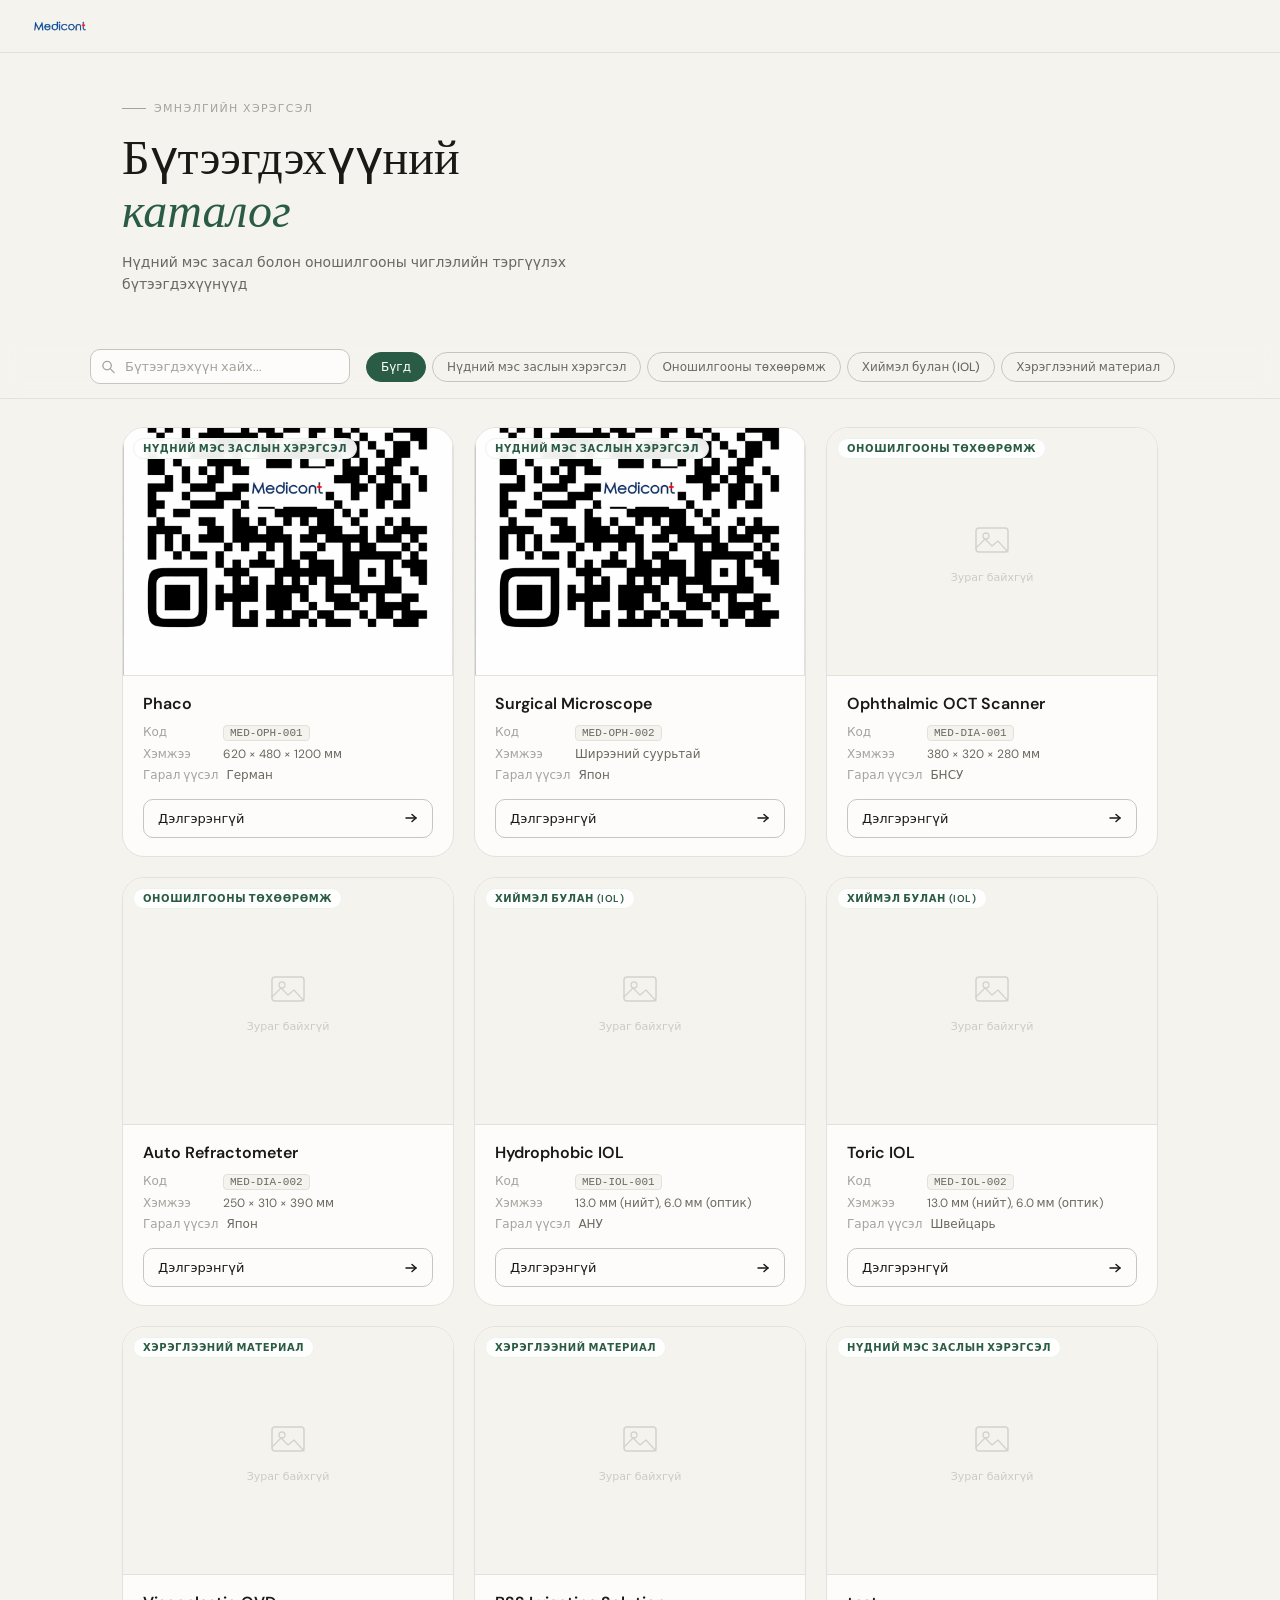
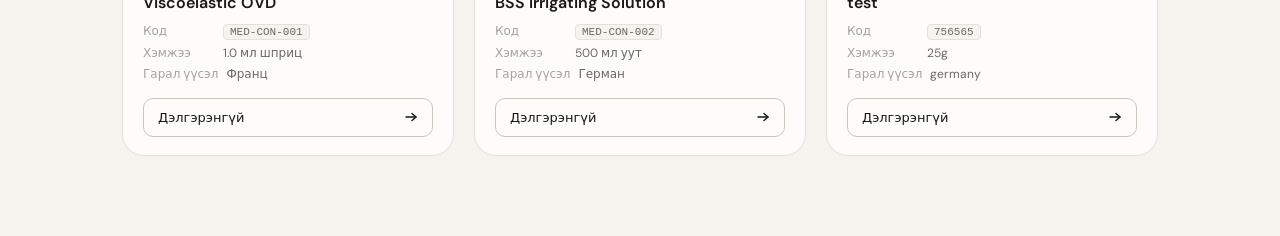
==== index.html @ 05afee8a "lesgooo" ====
<!DOCTYPE html>
<html lang="mn">
<head>
  <meta charset="UTF-8" />
  <meta name="viewport" content="width=device-width, initial-scale=1.0" />
  <title>Бүтээгдэхүүний каталог — Medicont</title>
  <link rel="preconnect" href="https://fonts.googleapis.com" />
  <link rel="preconnect" href="https://fonts.gstatic.com" crossorigin />
  <link href="https://fonts.googleapis.com/css2?family=DM+Sans:ital,opsz,wght@0,9..40,300;0,9..40,400;0,9..40,500;0,9..40,600;1,9..40,300&family=DM+Serif+Display:ital@0;1&display=swap" rel="stylesheet" />
  <link rel="stylesheet" href="style.css" />
</head>
<body>

  <!-- Sticky Nav -->
  <nav class="sticky-nav" id="stickyNav">
    <img src="medicont/images/medicontlogo.png" alt="Medicont" class="logo-img" />
  </nav>

  <!-- Header -->
  <header class="site-header">
    <div class="header-inner">
      <div class="header-label">Эмнэлгийн хэрэгсэл</div>
      <h1 class="header-title">Бүтээгдэхүүний<br><em>каталог</em></h1>
      <p class="header-sub">Нүдний мэс засал болон оношилгооны чиглэлийн тэргүүлэх бүтээгдэхүүнүүд</p>
    </div>
  </header>

  <!-- Controls: search + filter -->
  <div class="controls-bar">
    <div class="controls-inner">
      <div class="search-wrap">
        <svg class="search-icon" viewBox="0 0 16 16" fill="none"><circle cx="6.5" cy="6.5" r="4.5" stroke="currentColor" stroke-width="1.4"/><line x1="10" y1="10" x2="14" y2="14" stroke="currentColor" stroke-width="1.4" stroke-linecap="round"/></svg>
        <input class="search-input" id="searchInput" type="search" placeholder="Бүтээгдэхүүн хайх..." autocomplete="off" />
      </div>
      <div class="filter-tabs" id="filterTabs"></div>
    </div>
  </div>

  <!-- Cards grid -->
  <main class="main">
    <div class="cards-grid" id="cardsGrid"></div>
    <div class="empty-state" id="emptyState">
      <div class="empty-icon">
        <svg viewBox="0 0 40 40" fill="none"><circle cx="20" cy="20" r="18" stroke="currentColor" stroke-width="1.5"/><line x1="12" y1="20" x2="28" y2="20" stroke="currentColor" stroke-width="1.5" stroke-linecap="round"/></svg>
      </div>
      <div class="empty-title">Бүтээгдэхүүн олдсонгүй</div>
      <div class="empty-sub">Өөр хайлтын үг эсвэл ангилал сонгоно уу</div>
    </div>
  </main>

  <!-- Modal -->
  <div class="modal-overlay" id="modalOverlay">
    <div class="modal-box" id="modalBox" role="dialog" aria-modal="true">
      <button class="modal-close" id="modalClose" aria-label="Хаах">
        <svg width="16" height="16" viewBox="0 0 16 16" fill="none"><line x1="2" y1="2" x2="14" y2="14" stroke="currentColor" stroke-width="1.8" stroke-linecap="round"/><line x1="14" y1="2" x2="2" y2="14" stroke="currentColor" stroke-width="1.8" stroke-linecap="round"/></svg>
      </button>
      <div class="modal-content" id="modalContent"></div>
    </div>
  </div>

  <script src="products.js"></script>
  <script src="app.js"></script>
  <script>
    const nav = document.getElementById('stickyNav');
    window.addEventListener('scroll', () => {
      nav.classList.toggle('scrolled', window.scrollY > 10);
    });
  </script>
</body>
</html>
---- style.css ----
/* ── Reset ── */
*, *::before, *::after { box-sizing: border-box; margin: 0; padding: 0; }

/* ── Tokens ── */
:root {
  --bg:           #F5F3EE;
  --bg-card:      #FDFCFA;
  --fg:           #1A1916;
  --fg-mid:       #6B6860;
  --fg-muted:     #A5A39E;
  --border:       #E4E1DA;
  --border-strong:#C8C5BC;
  --accent:       #2A5C45;
  --accent-bg:    #EAF2EE;
  --accent-text:  #1E4433;
  --info:         #1D5FA5;
  --info-bg:      #DBEAFE;
  --serif:        'DM Serif Display', Georgia, serif;
  --sans:         'DM Sans', system-ui, sans-serif;
  --r-sm:         6px;
  --r-md:         10px;
  --r-lg:         16px;
  --r-xl:         22px;
  --shadow-sm:    0 1px 3px rgba(0,0,0,0.06);
  --shadow-md:    0 4px 16px rgba(0,0,0,0.08), 0 1px 4px rgba(0,0,0,0.04);
  --shadow-lg:    0 20px 60px rgba(0,0,0,0.14), 0 4px 16px rgba(0,0,0,0.06);
  --trans:        all 0.22s cubic-bezier(0.4,0,0.2,1);
}

html { font-size: 15px; }
body {
  font-family: var(--sans);
  background: var(--bg);
  color: var(--fg);
  min-height: 100vh;
  -webkit-font-smoothing: antialiased;
}

/* ── Sticky Nav ── */
.sticky-nav {
  position: sticky;
  top: 0;
  z-index: 500;
  background: rgba(245, 243, 238, 0.88);
  backdrop-filter: blur(12px);
  -webkit-backdrop-filter: blur(12px);
  border-bottom: 1px solid var(--border);
  padding: 12px 32px;
  display: flex;
  align-items: center;
  transition: box-shadow 0.2s;
}
.sticky-nav.scrolled { box-shadow: 0 2px 12px rgba(0,0,0,0.07); }
.sticky-nav .logo-img { height: 28px; width: auto; display: block; object-fit: contain; }

/* ── Header ── */
.site-header {
  padding: 48px 32px 40px;
  max-width: 1100px;
  margin: 0 auto;
}
.header-inner { max-width: 560px; }
.header-label {
  font-size: 11px;
  font-weight: 500;
  letter-spacing: 0.12em;
  text-transform: uppercase;
  color: var(--fg-muted);
  margin-bottom: 16px;
  display: flex;
  align-items: center;
  gap: 8px;
}
.header-label::before {
  content: '';
  display: inline-block;
  width: 24px;
  height: 1px;
  background: var(--fg-muted);
}
.header-title {
  font-family: var(--serif);
  font-size: clamp(32px, 5vw, 48px);
  font-weight: 400;
  line-height: 1.1;
  margin-bottom: 14px;
}
.header-title em { font-style: italic; color: var(--accent); }
.header-sub { font-size: 14px; color: var(--fg-mid); font-weight: 300; line-height: 1.6; }

/* ── Controls bar ── */
.controls-bar {
  position: sticky;
  top: 53px;
  z-index: 400;
  background: rgba(245,243,238,0.92);
  backdrop-filter: blur(10px);
  -webkit-backdrop-filter: blur(10px);
  border-bottom: 1px solid var(--border);
  padding: 14px 32px;
}
.controls-inner {
  max-width: 1100px;
  margin: 0 auto;
  display: flex;
  gap: 16px;
  align-items: center;
  flex-wrap: wrap;
}

/* Search */
.search-wrap {
  position: relative;
  flex: 0 0 260px;
}
.search-icon {
  position: absolute;
  left: 11px;
  top: 50%;
  transform: translateY(-50%);
  width: 15px;
  height: 15px;
  color: var(--fg-muted);
  pointer-events: none;
}
.search-input {
  width: 100%;
  padding: 8px 12px 8px 34px;
  border: 1px solid var(--border-strong);
  border-radius: var(--r-md);
  background: var(--bg-card);
  font-family: var(--sans);
  font-size: 13px;
  color: var(--fg);
  outline: none;
  transition: var(--trans);
}
.search-input::placeholder { color: var(--fg-muted); }
.search-input:focus { border-color: var(--accent); box-shadow: 0 0 0 3px var(--accent-bg); }

/* Filter tabs */
.filter-tabs {
  display: flex;
  gap: 6px;
  flex-wrap: wrap;
}
.filter-tab {
  padding: 6px 14px;
  border-radius: 20px;
  border: 1px solid var(--border-strong);
  background: transparent;
  font-family: var(--sans);
  font-size: 12px;
  font-weight: 500;
  color: var(--fg-mid);
  cursor: pointer;
  transition: var(--trans);
  white-space: nowrap;
}
.filter-tab:hover { border-color: var(--accent); color: var(--accent); }
.filter-tab.active {
  background: var(--accent);
  border-color: var(--accent);
  color: #fff;
}

/* ── Grid ── */
.main {
  padding: 28px 32px 80px;
  max-width: 1100px;
  margin: 0 auto;
}
.cards-grid {
  display: grid;
  grid-template-columns: repeat(auto-fill, minmax(260px, 1fr));
  gap: 20px;
}

/* ── Product Card ── */
.card {
  background: var(--bg-card);
  border: 1px solid var(--border);
  border-radius: var(--r-xl);
  display: flex;
  flex-direction: column;
  overflow: hidden;
  cursor: default;
  transition: var(--trans);
  position: relative;
  animation: fadeUp 0.4s ease both;
}
.card:hover {
  transform: translateY(-4px);
  box-shadow: var(--shadow-md);
  border-color: var(--border-strong);
}

/* Image area */
.card-img-wrap {
  width: 100%;
  aspect-ratio: 4/3;
  background: var(--bg);
  border-bottom: 1px solid var(--border);
  display: flex;
  align-items: center;
  justify-content: center;
  overflow: hidden;
  position: relative;
}
.card-img {
  width: 100%;
  height: 100%;
  object-fit: cover;
  transition: transform 0.35s ease;
}
.card:hover .card-img { transform: scale(1.03); }
.card-img-placeholder {
  display: flex;
  flex-direction: column;
  align-items: center;
  gap: 10px;
  color: var(--fg-muted);
}
.card-img-placeholder svg { width: 40px; height: 40px; opacity: 0.4; }
.card-img-placeholder span { font-size: 11px; opacity: 0.5; }

/* Category badge on image */
.card-cat-badge {
  position: absolute;
  top: 10px;
  left: 10px;
  font-size: 10px;
  font-weight: 600;
  letter-spacing: 0.06em;
  text-transform: uppercase;
  padding: 3px 9px;
  border-radius: 20px;
  background: rgba(255,255,255,0.92);
  color: var(--accent);
  border: 1px solid var(--accent-bg);
  backdrop-filter: blur(4px);
}

/* Card body */
.card-body {
  padding: 18px 20px 16px;
  display: flex;
  flex-direction: column;
  gap: 10px;
  flex: 1;
}
.card-name {
  font-size: 16px;
  font-weight: 600;
  line-height: 1.25;
  color: var(--fg);
}
.card-meta {
  display: flex;
  flex-direction: column;
  gap: 5px;
}
.card-meta-row {
  display: flex;
  align-items: baseline;
  gap: 8px;
  font-size: 12px;
}
.meta-label {
  color: var(--fg-muted);
  font-weight: 400;
  flex-shrink: 0;
  min-width: 72px;
}
.meta-value {
  color: var(--fg-mid);
  font-weight: 400;
}
.meta-value.code {
  font-size: 11px;
  font-family: 'Courier New', monospace;
  background: var(--bg);
  padding: 1px 6px;
  border-radius: 4px;
  border: 1px solid var(--border);
  color: var(--fg-mid);
}

/* Card footer */
.card-footer {
  padding: 0 20px 18px;
  margin-top: auto;
}
.card-btn {
  display: flex;
  align-items: center;
  justify-content: space-between;
  width: 100%;
  padding: 10px 14px;
  border-radius: var(--r-md);
  border: 1px solid var(--border-strong);
  background: transparent;
  color: var(--fg);
  font-family: var(--sans);
  font-size: 13px;
  font-weight: 500;
  cursor: pointer;
  transition: var(--trans);
}
.card-btn:hover {
  background: var(--fg);
  color: #fff;
  border-color: var(--fg);
}
.card-btn svg { width: 14px; height: 14px; transition: transform 0.2s; }
.card-btn:hover svg { transform: translateX(3px); }

/* Empty state */
.empty-state {
  display: none;
  flex-direction: column;
  align-items: center;
  justify-content: center;
  padding: 80px 20px;
  gap: 12px;
  color: var(--fg-muted);
}
.empty-state.visible {
  display: flex;
}
.empty-icon svg { width: 48px; height: 48px; stroke: var(--fg-muted); opacity: 0.4; }
.empty-title { font-size: 16px; font-weight: 500; color: var(--fg-mid); }
.empty-sub { font-size: 13px; }

/* ── Modal ── */
.modal-overlay {
  position: fixed;
  inset: 0;
  background: rgba(15,13,10,0.55);
  backdrop-filter: blur(8px);
  -webkit-backdrop-filter: blur(8px);
  display: flex;
  align-items: center;
  justify-content: center;
  padding: 20px;
  z-index: 1000;
  opacity: 0;
  pointer-events: none;
  transition: opacity 0.25s ease;
}
.modal-overlay.open { opacity: 1; pointer-events: all; }
.modal-box {
  background: var(--bg-card);
  border: 1px solid var(--border);
  border-radius: var(--r-xl);
  width: min(640px, 100%);
  max-height: min(88vh, 780px);
  overflow-y: auto;
  position: relative;
  transform: translateY(24px) scale(0.97);
  transition: transform 0.28s cubic-bezier(0.34,1.3,0.64,1), opacity 0.25s ease;
  opacity: 0;
  box-shadow: var(--shadow-lg);
  scrollbar-width: thin;
  scrollbar-color: var(--border-strong) transparent;
}
.modal-overlay.open .modal-box { transform: translateY(0) scale(1); opacity: 1; }
.modal-box::-webkit-scrollbar { width: 5px; }
.modal-box::-webkit-scrollbar-thumb { background: var(--border-strong); border-radius: 4px; }

.modal-close {
  position: sticky;
  top: 16px;
  float: right;
  margin: 16px 16px -36px auto;
  width: 32px; height: 32px;
  border-radius: 50%;
  border: 1px solid var(--border);
  background: var(--bg-card);
  color: var(--fg-mid);
  cursor: pointer;
  display: flex;
  align-items: center;
  justify-content: center;
  transition: var(--trans);
  z-index: 10;
  flex-shrink: 0;
}
.modal-close:hover { background: var(--fg); color: #fff; border-color: var(--fg); }

.modal-content { padding: 28px 32px 36px; }

/* Modal image */
.modal-img-wrap {
  width: 100%;
  aspect-ratio: 16/9;
  background: var(--bg);
  border-radius: var(--r-lg);
  border: 1px solid var(--border);
  display: flex;
  align-items: center;
  justify-content: center;
  overflow: hidden;
  margin-bottom: 24px;
}
.modal-img { width: 100%; height: 100%; object-fit: cover; }
.modal-img-placeholder {
  display: flex;
  flex-direction: column;
  align-items: center;
  gap: 10px;
  color: var(--fg-muted);
}
.modal-img-placeholder svg { width: 52px; height: 52px; opacity: 0.3; }
.modal-img-placeholder span { font-size: 12px; opacity: 0.5; }

/* Modal header */
.modal-eyebrow {
  font-size: 10.5px;
  font-weight: 600;
  letter-spacing: 0.1em;
  text-transform: uppercase;
  color: var(--fg-muted);
  margin-bottom: 8px;
}
.modal-name {
  font-family: var(--serif);
  font-size: 28px;
  font-weight: 400;
  line-height: 1.15;
  color: var(--fg);
  margin-bottom: 12px;
}
.modal-chips {
  display: flex;
  flex-wrap: wrap;
  gap: 8px;
  margin-bottom: 24px;
}
.modal-chip {
  display: inline-flex;
  align-items: center;
  gap: 5px;
  font-size: 12px;
  font-weight: 500;
  padding: 5px 12px;
  border-radius: 20px;
}
.chip-code { background: var(--bg); border: 1px solid var(--border); color: var(--fg-mid); font-family: monospace; font-size: 11px; }
.chip-origin { background: var(--info-bg); color: var(--info); }
.chip-size { background: var(--accent-bg); color: var(--accent-text); }

/* Modal section */
.modal-section { margin-bottom: 24px; }
.modal-section-title {
  font-size: 10.5px;
  font-weight: 600;
  letter-spacing: 0.1em;
  text-transform: uppercase;
  color: var(--fg-muted);
  margin-bottom: 10px;
  display: flex;
  align-items: center;
  gap: 8px;
}
.modal-section-title::after { content: ''; flex: 1; height: 1px; background: var(--border); }

/* Description */
.modal-description {
  font-size: 14px;
  color: var(--fg-mid);
  line-height: 1.7;
  font-weight: 300;
}

/* Specs table */
.specs-table {
  width: 100%;
  border-collapse: collapse;
  font-size: 13px;
}
.specs-table tr { border-bottom: 1px solid var(--border); }
.specs-table tr:last-child { border-bottom: none; }
.specs-table td { padding: 9px 0; }
.specs-table td:first-child { color: var(--fg-muted); width: 42%; font-weight: 400; }
.specs-table td:last-child { color: var(--fg); font-weight: 500; }

/* ── Animations ── */
@keyframes fadeUp {
  from { opacity: 0; transform: translateY(16px); }
  to   { opacity: 1; transform: translateY(0); }
}

/* ── Responsive ── */
@media (max-width: 768px) {
  .site-header { padding: 36px 20px 28px; }
  .controls-bar { padding: 12px 16px; top: 49px; }
  .controls-inner { gap: 10px; }
  .search-wrap { flex: 1 1 100%; }
  .main { padding: 20px 16px 60px; }
  .cards-grid { grid-template-columns: repeat(auto-fill, minmax(220px, 1fr)); gap: 14px; }
  .modal-content { padding: 20px 20px 28px; }
  .modal-name { font-size: 22px; }
}
@media (max-width: 480px) {
  .cards-grid { grid-template-columns: 1fr; }
  .sticky-nav { padding: 10px 16px; }
}
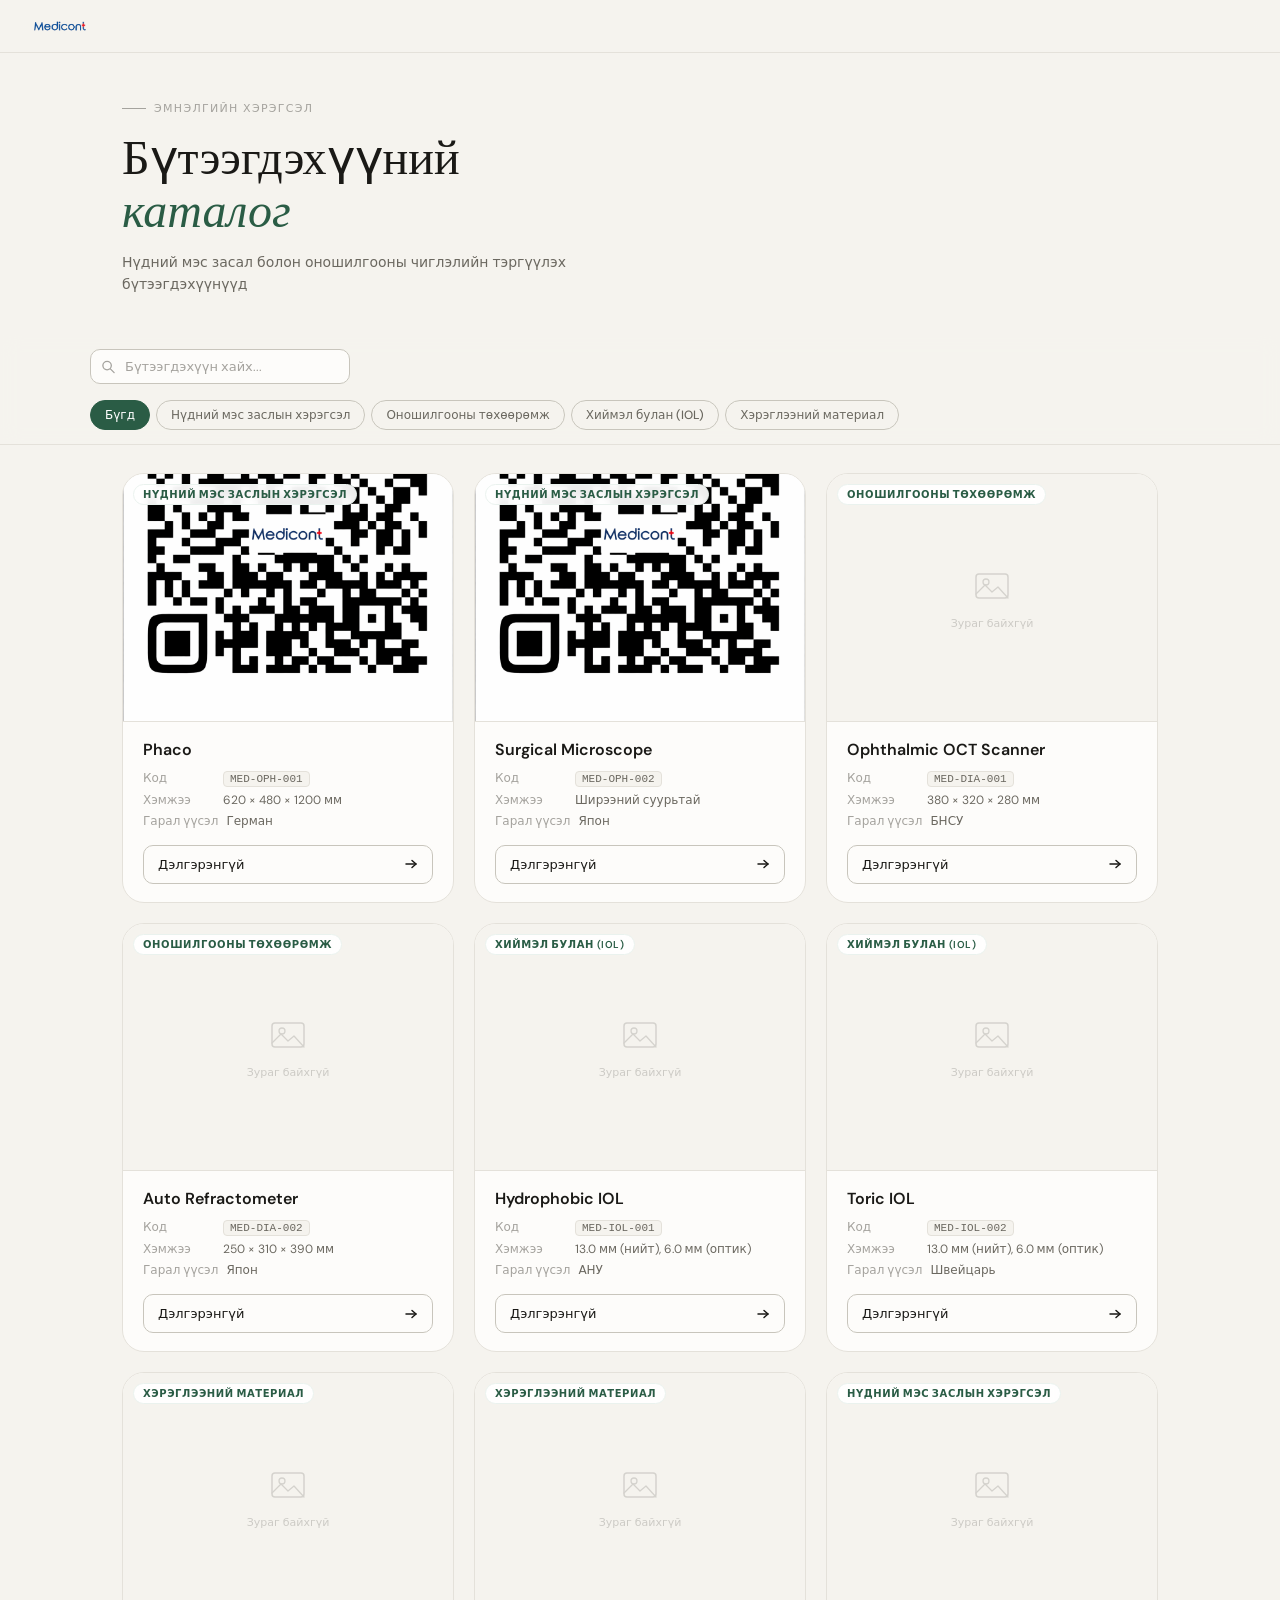
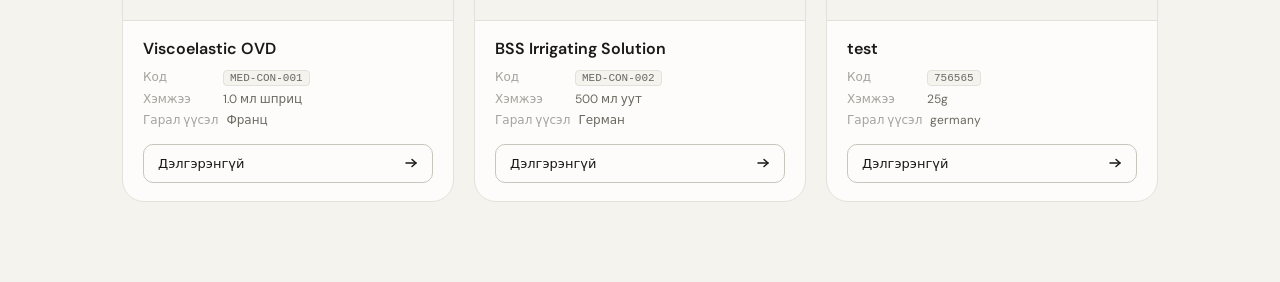
==== commit 9bb1b592: "zasvar" ====
--- a/index.html
+++ b/index.html
@@ -27,14 +27,24 @@
 
   <!-- Controls: search + filter -->
   <div class="controls-bar">
-    <div class="controls-inner">
-      <div class="search-wrap">
-        <svg class="search-icon" viewBox="0 0 16 16" fill="none"><circle cx="6.5" cy="6.5" r="4.5" stroke="currentColor" stroke-width="1.4"/><line x1="10" y1="10" x2="14" y2="14" stroke="currentColor" stroke-width="1.4" stroke-linecap="round"/></svg>
-        <input class="search-input" id="searchInput" type="search" placeholder="Бүтээгдэхүүн хайх..." autocomplete="off" />
-      </div>
+  <div class="controls-inner">
+    <div class="search-wrap">
+      <svg class="search-icon" viewBox="0 0 16 16" fill="none">
+        <circle cx="6.5" cy="6.5" r="4.5" stroke="currentColor" stroke-width="1.4"/>
+        <line x1="10" y1="10" x2="14" y2="14" stroke="currentColor" stroke-width="1.4" stroke-linecap="round"/>
+      </svg>
+      <input class="search-input" id="searchInput" type="search"
+        placeholder="Бүтээгдэхүүн хайх..." autocomplete="off" />
+    </div>
+    <button class="filter-toggle" id="filterToggle">
+      <span id="filterToggleLabel">Бүгд</span>
+      <span class="filter-toggle-arrow"><svg viewBox="0 0 14 14" fill="none" width="14" height="14"><polyline points="3,5 7,9 11,5" stroke="currentColor" stroke-width="1.6" stroke-linecap="round" stroke-linejoin="round"/></svg></span>
+    </button>
+    <div class="filter-tabs-wrap" id="filterTabsWrap">
       <div class="filter-tabs" id="filterTabs"></div>
     </div>
   </div>
+</div>
 
   <!-- Cards grid -->
   <main class="main">
--- a/style.css
+++ b/style.css
@@ -38,447 +38,217 @@
 
 /* ── Sticky Nav ── */
 .sticky-nav {
-  position: sticky;
-  top: 0;
-  z-index: 500;
-  background: rgba(245, 243, 238, 0.88);
-  backdrop-filter: blur(12px);
-  -webkit-backdrop-filter: blur(12px);
+  position: sticky; top: 0; z-index: 500;
+  background: rgba(245,243,238,0.88);
+  backdrop-filter: blur(12px); -webkit-backdrop-filter: blur(12px);
   border-bottom: 1px solid var(--border);
   padding: 12px 32px;
-  display: flex;
-  align-items: center;
+  display: flex; align-items: center;
   transition: box-shadow 0.2s;
 }
 .sticky-nav.scrolled { box-shadow: 0 2px 12px rgba(0,0,0,0.07); }
 .sticky-nav .logo-img { height: 28px; width: auto; display: block; object-fit: contain; }
 
 /* ── Header ── */
-.site-header {
-  padding: 48px 32px 40px;
-  max-width: 1100px;
-  margin: 0 auto;
-}
+.site-header { padding: 48px 32px 40px; max-width: 1100px; margin: 0 auto; }
 .header-inner { max-width: 560px; }
 .header-label {
-  font-size: 11px;
-  font-weight: 500;
-  letter-spacing: 0.12em;
-  text-transform: uppercase;
-  color: var(--fg-muted);
-  margin-bottom: 16px;
-  display: flex;
-  align-items: center;
-  gap: 8px;
-}
-.header-label::before {
-  content: '';
-  display: inline-block;
-  width: 24px;
-  height: 1px;
-  background: var(--fg-muted);
-}
-.header-title {
-  font-family: var(--serif);
-  font-size: clamp(32px, 5vw, 48px);
-  font-weight: 400;
-  line-height: 1.1;
-  margin-bottom: 14px;
-}
+  font-size: 11px; font-weight: 500; letter-spacing: 0.12em;
+  text-transform: uppercase; color: var(--fg-muted); margin-bottom: 16px;
+  display: flex; align-items: center; gap: 8px;
+}
+.header-label::before { content: ''; display: inline-block; width: 24px; height: 1px; background: var(--fg-muted); }
+.header-title { font-family: var(--serif); font-size: clamp(32px,5vw,48px); font-weight: 400; line-height: 1.1; margin-bottom: 14px; }
 .header-title em { font-style: italic; color: var(--accent); }
 .header-sub { font-size: 14px; color: var(--fg-mid); font-weight: 300; line-height: 1.6; }
 
 /* ── Controls bar ── */
 .controls-bar {
-  position: sticky;
-  top: 53px;
-  z-index: 400;
+  position: sticky; top: 53px; z-index: 400;
   background: rgba(245,243,238,0.92);
-  backdrop-filter: blur(10px);
-  -webkit-backdrop-filter: blur(10px);
+  backdrop-filter: blur(10px); -webkit-backdrop-filter: blur(10px);
   border-bottom: 1px solid var(--border);
   padding: 14px 32px;
 }
 .controls-inner {
-  max-width: 1100px;
-  margin: 0 auto;
-  display: flex;
-  gap: 16px;
-  align-items: center;
-  flex-wrap: wrap;
+  max-width: 1100px; margin: 0 auto;
+  display: flex; gap: 16px; align-items: center; flex-wrap: wrap;
 }
 
 /* Search */
-.search-wrap {
-  position: relative;
-  flex: 0 0 260px;
-}
+.search-wrap { position: relative; flex: 0 0 260px; }
 .search-icon {
-  position: absolute;
-  left: 11px;
-  top: 50%;
-  transform: translateY(-50%);
-  width: 15px;
-  height: 15px;
-  color: var(--fg-muted);
-  pointer-events: none;
+  position: absolute; left: 11px; top: 50%; transform: translateY(-50%);
+  width: 15px; height: 15px; color: var(--fg-muted); pointer-events: none;
 }
 .search-input {
-  width: 100%;
-  padding: 8px 12px 8px 34px;
-  border: 1px solid var(--border-strong);
-  border-radius: var(--r-md);
-  background: var(--bg-card);
-  font-family: var(--sans);
-  font-size: 13px;
-  color: var(--fg);
-  outline: none;
-  transition: var(--trans);
+  width: 100%; padding: 8px 12px 8px 34px;
+  border: 1px solid var(--border-strong); border-radius: var(--r-md);
+  background: var(--bg-card); font-family: var(--sans); font-size: 13px;
+  color: var(--fg); outline: none; transition: var(--trans);
 }
 .search-input::placeholder { color: var(--fg-muted); }
 .search-input:focus { border-color: var(--accent); box-shadow: 0 0 0 3px var(--accent-bg); }
 
+/* Filter toggle (mobile only) */
+.filter-toggle {
+  display: none;
+  width: 100%; padding: 8px 14px;
+  border-radius: var(--r-md); border: 1px solid var(--border-strong);
+  background: var(--bg-card); font-family: var(--sans); font-size: 13px;
+  font-weight: 500; color: var(--fg-mid); cursor: pointer;
+  align-items: center; justify-content: space-between;
+  transition: var(--trans);
+}
+.filter-toggle-arrow { transition: transform 0.22s; display: inline-block; }
+.filter-toggle.open .filter-toggle-arrow { transform: rotate(180deg); }
+
+/* Filter tabs wrap */
+.filter-tabs-wrap {
+  overflow: hidden; max-height: 0; width: 100%;
+  transition: max-height 0.28s cubic-bezier(0.4,0,0.2,1);
+}
+.filter-tabs-wrap.open { max-height: 300px; }
+
 /* Filter tabs */
-.filter-tabs {
-  display: flex;
-  gap: 6px;
-  flex-wrap: wrap;
-}
+.filter-tabs { display: flex; gap: 6px; flex-wrap: wrap; }
 .filter-tab {
-  padding: 6px 14px;
-  border-radius: 20px;
-  border: 1px solid var(--border-strong);
-  background: transparent;
-  font-family: var(--sans);
-  font-size: 12px;
-  font-weight: 500;
-  color: var(--fg-mid);
-  cursor: pointer;
-  transition: var(--trans);
-  white-space: nowrap;
+  padding: 6px 14px; border-radius: 20px;
+  border: 1px solid var(--border-strong); background: transparent;
+  font-family: var(--sans); font-size: 12px; font-weight: 500;
+  color: var(--fg-mid); cursor: pointer; transition: var(--trans); white-space: nowrap;
 }
 .filter-tab:hover { border-color: var(--accent); color: var(--accent); }
-.filter-tab.active {
-  background: var(--accent);
-  border-color: var(--accent);
-  color: #fff;
-}
+.filter-tab.active { background: var(--accent); border-color: var(--accent); color: #fff; }
 
 /* ── Grid ── */
-.main {
-  padding: 28px 32px 80px;
-  max-width: 1100px;
-  margin: 0 auto;
-}
-.cards-grid {
-  display: grid;
-  grid-template-columns: repeat(auto-fill, minmax(260px, 1fr));
-  gap: 20px;
-}
+.main { padding: 28px 32px 80px; max-width: 1100px; margin: 0 auto; }
+.cards-grid { display: grid; grid-template-columns: repeat(auto-fill, minmax(260px,1fr)); gap: 20px; }
 
 /* ── Product Card ── */
 .card {
-  background: var(--bg-card);
-  border: 1px solid var(--border);
-  border-radius: var(--r-xl);
-  display: flex;
-  flex-direction: column;
-  overflow: hidden;
-  cursor: default;
-  transition: var(--trans);
-  position: relative;
-  animation: fadeUp 0.4s ease both;
-}
-.card:hover {
-  transform: translateY(-4px);
-  box-shadow: var(--shadow-md);
-  border-color: var(--border-strong);
-}
-
-/* Image area */
+  background: var(--bg-card); border: 1px solid var(--border);
+  border-radius: var(--r-xl); display: flex; flex-direction: column;
+  overflow: hidden; cursor: default; transition: var(--trans);
+  position: relative; animation: fadeUp 0.4s ease both;
+}
+.card:hover { transform: translateY(-4px); box-shadow: var(--shadow-md); border-color: var(--border-strong); }
+
 .card-img-wrap {
-  width: 100%;
-  aspect-ratio: 4/3;
-  background: var(--bg);
+  width: 100%; aspect-ratio: 4/3; background: var(--bg);
   border-bottom: 1px solid var(--border);
-  display: flex;
-  align-items: center;
-  justify-content: center;
-  overflow: hidden;
-  position: relative;
-}
-.card-img {
-  width: 100%;
-  height: 100%;
-  object-fit: cover;
-  transition: transform 0.35s ease;
-}
+  display: flex; align-items: center; justify-content: center;
+  overflow: hidden; position: relative;
+}
+.card-img { width: 100%; height: 100%; object-fit: cover; transition: transform 0.35s ease; }
 .card:hover .card-img { transform: scale(1.03); }
-.card-img-placeholder {
-  display: flex;
-  flex-direction: column;
-  align-items: center;
-  gap: 10px;
-  color: var(--fg-muted);
-}
+.card-img-placeholder { display: flex; flex-direction: column; align-items: center; gap: 10px; color: var(--fg-muted); }
 .card-img-placeholder svg { width: 40px; height: 40px; opacity: 0.4; }
 .card-img-placeholder span { font-size: 11px; opacity: 0.5; }
 
-/* Category badge on image */
 .card-cat-badge {
-  position: absolute;
-  top: 10px;
-  left: 10px;
-  font-size: 10px;
-  font-weight: 600;
-  letter-spacing: 0.06em;
-  text-transform: uppercase;
-  padding: 3px 9px;
-  border-radius: 20px;
-  background: rgba(255,255,255,0.92);
-  color: var(--accent);
-  border: 1px solid var(--accent-bg);
-  backdrop-filter: blur(4px);
-}
-
-/* Card body */
-.card-body {
-  padding: 18px 20px 16px;
-  display: flex;
-  flex-direction: column;
-  gap: 10px;
-  flex: 1;
-}
-.card-name {
-  font-size: 16px;
-  font-weight: 600;
-  line-height: 1.25;
-  color: var(--fg);
-}
-.card-meta {
-  display: flex;
-  flex-direction: column;
-  gap: 5px;
-}
-.card-meta-row {
-  display: flex;
-  align-items: baseline;
-  gap: 8px;
-  font-size: 12px;
-}
-.meta-label {
-  color: var(--fg-muted);
-  font-weight: 400;
-  flex-shrink: 0;
-  min-width: 72px;
-}
-.meta-value {
-  color: var(--fg-mid);
-  font-weight: 400;
-}
+  position: absolute; top: 10px; left: 10px;
+  font-size: 10px; font-weight: 600; letter-spacing: 0.06em; text-transform: uppercase;
+  padding: 3px 9px; border-radius: 20px;
+  background: rgba(255,255,255,0.92); color: var(--accent);
+  border: 1px solid var(--accent-bg); backdrop-filter: blur(4px);
+}
+
+.card-body { padding: 18px 20px 16px; display: flex; flex-direction: column; gap: 10px; flex: 1; }
+.card-name { font-size: 16px; font-weight: 600; line-height: 1.25; color: var(--fg); }
+.card-meta { display: flex; flex-direction: column; gap: 5px; }
+.card-meta-row { display: flex; align-items: baseline; gap: 8px; font-size: 12px; }
+.meta-label { color: var(--fg-muted); font-weight: 400; flex-shrink: 0; min-width: 72px; }
+.meta-value { color: var(--fg-mid); font-weight: 400; }
 .meta-value.code {
-  font-size: 11px;
-  font-family: 'Courier New', monospace;
-  background: var(--bg);
-  padding: 1px 6px;
-  border-radius: 4px;
-  border: 1px solid var(--border);
-  color: var(--fg-mid);
-}
-
-/* Card footer */
-.card-footer {
-  padding: 0 20px 18px;
-  margin-top: auto;
-}
+  font-size: 11px; font-family: 'Courier New', monospace;
+  background: var(--bg); padding: 1px 6px; border-radius: 4px;
+  border: 1px solid var(--border); color: var(--fg-mid);
+}
+
+.card-footer { padding: 0 20px 18px; margin-top: auto; }
 .card-btn {
-  display: flex;
-  align-items: center;
-  justify-content: space-between;
-  width: 100%;
-  padding: 10px 14px;
-  border-radius: var(--r-md);
-  border: 1px solid var(--border-strong);
-  background: transparent;
-  color: var(--fg);
-  font-family: var(--sans);
-  font-size: 13px;
-  font-weight: 500;
-  cursor: pointer;
-  transition: var(--trans);
-}
-.card-btn:hover {
-  background: var(--fg);
-  color: #fff;
-  border-color: var(--fg);
-}
+  display: flex; align-items: center; justify-content: space-between;
+  width: 100%; padding: 10px 14px; border-radius: var(--r-md);
+  border: 1px solid var(--border-strong); background: transparent;
+  color: var(--fg); font-family: var(--sans); font-size: 13px;
+  font-weight: 500; cursor: pointer; transition: var(--trans);
+}
+.card-btn:hover { background: var(--fg); color: #fff; border-color: var(--fg); }
 .card-btn svg { width: 14px; height: 14px; transition: transform 0.2s; }
 .card-btn:hover svg { transform: translateX(3px); }
 
 /* Empty state */
 .empty-state {
-  display: none;
-  flex-direction: column;
-  align-items: center;
-  justify-content: center;
-  padding: 80px 20px;
-  gap: 12px;
-  color: var(--fg-muted);
-}
-.empty-state.visible {
-  display: flex;
-}
+  display: none; flex-direction: column; align-items: center;
+  justify-content: center; padding: 80px 20px; gap: 12px; color: var(--fg-muted);
+}
+.empty-state.visible { display: flex; }
 .empty-icon svg { width: 48px; height: 48px; stroke: var(--fg-muted); opacity: 0.4; }
 .empty-title { font-size: 16px; font-weight: 500; color: var(--fg-mid); }
 .empty-sub { font-size: 13px; }
 
 /* ── Modal ── */
 .modal-overlay {
-  position: fixed;
-  inset: 0;
+  position: fixed; inset: 0;
   background: rgba(15,13,10,0.55);
-  backdrop-filter: blur(8px);
-  -webkit-backdrop-filter: blur(8px);
-  display: flex;
-  align-items: center;
-  justify-content: center;
-  padding: 20px;
-  z-index: 1000;
-  opacity: 0;
-  pointer-events: none;
-  transition: opacity 0.25s ease;
+  backdrop-filter: blur(8px); -webkit-backdrop-filter: blur(8px);
+  display: flex; align-items: center; justify-content: center;
+  padding: 20px; z-index: 1000;
+  opacity: 0; pointer-events: none; transition: opacity 0.25s ease;
 }
 .modal-overlay.open { opacity: 1; pointer-events: all; }
 .modal-box {
-  background: var(--bg-card);
-  border: 1px solid var(--border);
-  border-radius: var(--r-xl);
-  width: min(640px, 100%);
-  max-height: min(88vh, 780px);
-  overflow-y: auto;
-  position: relative;
+  background: var(--bg-card); border: 1px solid var(--border);
+  border-radius: var(--r-xl); width: min(640px,100%);
+  max-height: min(88vh,780px); overflow-y: auto; position: relative;
   transform: translateY(24px) scale(0.97);
   transition: transform 0.28s cubic-bezier(0.34,1.3,0.64,1), opacity 0.25s ease;
-  opacity: 0;
-  box-shadow: var(--shadow-lg);
-  scrollbar-width: thin;
-  scrollbar-color: var(--border-strong) transparent;
+  opacity: 0; box-shadow: var(--shadow-lg);
+  scrollbar-width: thin; scrollbar-color: var(--border-strong) transparent;
 }
 .modal-overlay.open .modal-box { transform: translateY(0) scale(1); opacity: 1; }
 .modal-box::-webkit-scrollbar { width: 5px; }
 .modal-box::-webkit-scrollbar-thumb { background: var(--border-strong); border-radius: 4px; }
 
 .modal-close {
-  position: sticky;
-  top: 16px;
-  float: right;
-  margin: 16px 16px -36px auto;
-  width: 32px; height: 32px;
-  border-radius: 50%;
-  border: 1px solid var(--border);
-  background: var(--bg-card);
-  color: var(--fg-mid);
-  cursor: pointer;
-  display: flex;
-  align-items: center;
-  justify-content: center;
-  transition: var(--trans);
-  z-index: 10;
-  flex-shrink: 0;
+  position: sticky; top: 16px; float: right; margin: 16px 16px -36px auto;
+  width: 32px; height: 32px; border-radius: 50%;
+  border: 1px solid var(--border); background: var(--bg-card); color: var(--fg-mid);
+  cursor: pointer; display: flex; align-items: center; justify-content: center;
+  transition: var(--trans); z-index: 10; flex-shrink: 0;
 }
 .modal-close:hover { background: var(--fg); color: #fff; border-color: var(--fg); }
-
 .modal-content { padding: 28px 32px 36px; }
 
-/* Modal image */
 .modal-img-wrap {
-  width: 100%;
-  aspect-ratio: 16/9;
-  background: var(--bg);
-  border-radius: var(--r-lg);
-  border: 1px solid var(--border);
-  display: flex;
-  align-items: center;
-  justify-content: center;
-  overflow: hidden;
-  margin-bottom: 24px;
+  width: 100%; aspect-ratio: 16/9; background: var(--bg);
+  border-radius: var(--r-lg); border: 1px solid var(--border);
+  display: flex; align-items: center; justify-content: center;
+  overflow: hidden; margin-bottom: 24px;
 }
 .modal-img { width: 100%; height: 100%; object-fit: cover; }
-.modal-img-placeholder {
-  display: flex;
-  flex-direction: column;
-  align-items: center;
-  gap: 10px;
-  color: var(--fg-muted);
-}
+.modal-img-placeholder { display: flex; flex-direction: column; align-items: center; gap: 10px; color: var(--fg-muted); }
 .modal-img-placeholder svg { width: 52px; height: 52px; opacity: 0.3; }
 .modal-img-placeholder span { font-size: 12px; opacity: 0.5; }
 
-/* Modal header */
-.modal-eyebrow {
-  font-size: 10.5px;
-  font-weight: 600;
-  letter-spacing: 0.1em;
-  text-transform: uppercase;
-  color: var(--fg-muted);
-  margin-bottom: 8px;
-}
-.modal-name {
-  font-family: var(--serif);
-  font-size: 28px;
-  font-weight: 400;
-  line-height: 1.15;
-  color: var(--fg);
-  margin-bottom: 12px;
-}
-.modal-chips {
-  display: flex;
-  flex-wrap: wrap;
-  gap: 8px;
-  margin-bottom: 24px;
-}
-.modal-chip {
-  display: inline-flex;
-  align-items: center;
-  gap: 5px;
-  font-size: 12px;
-  font-weight: 500;
-  padding: 5px 12px;
-  border-radius: 20px;
-}
+.modal-eyebrow { font-size: 10.5px; font-weight: 600; letter-spacing: 0.1em; text-transform: uppercase; color: var(--fg-muted); margin-bottom: 8px; }
+.modal-name { font-family: var(--serif); font-size: 28px; font-weight: 400; line-height: 1.15; color: var(--fg); margin-bottom: 12px; }
+.modal-chips { display: flex; flex-wrap: wrap; gap: 8px; margin-bottom: 24px; }
+.modal-chip { display: inline-flex; align-items: center; gap: 5px; font-size: 12px; font-weight: 500; padding: 5px 12px; border-radius: 20px; }
 .chip-code { background: var(--bg); border: 1px solid var(--border); color: var(--fg-mid); font-family: monospace; font-size: 11px; }
 .chip-origin { background: var(--info-bg); color: var(--info); }
 .chip-size { background: var(--accent-bg); color: var(--accent-text); }
 
-/* Modal section */
 .modal-section { margin-bottom: 24px; }
 .modal-section-title {
-  font-size: 10.5px;
-  font-weight: 600;
-  letter-spacing: 0.1em;
-  text-transform: uppercase;
-  color: var(--fg-muted);
-  margin-bottom: 10px;
-  display: flex;
-  align-items: center;
-  gap: 8px;
+  font-size: 10.5px; font-weight: 600; letter-spacing: 0.1em; text-transform: uppercase;
+  color: var(--fg-muted); margin-bottom: 10px; display: flex; align-items: center; gap: 8px;
 }
 .modal-section-title::after { content: ''; flex: 1; height: 1px; background: var(--border); }
-
-/* Description */
-.modal-description {
-  font-size: 14px;
-  color: var(--fg-mid);
-  line-height: 1.7;
-  font-weight: 300;
-}
-
-/* Specs table */
-.specs-table {
-  width: 100%;
-  border-collapse: collapse;
-  font-size: 13px;
-}
+.modal-description { font-size: 14px; color: var(--fg-mid); line-height: 1.7; font-weight: 300; }
+
+.specs-table { width: 100%; border-collapse: collapse; font-size: 13px; }
 .specs-table tr { border-bottom: 1px solid var(--border); }
 .specs-table tr:last-child { border-bottom: none; }
 .specs-table td { padding: 9px 0; }
@@ -495,14 +265,38 @@
 @media (max-width: 768px) {
   .site-header { padding: 36px 20px 28px; }
   .controls-bar { padding: 12px 16px; top: 49px; }
-  .controls-inner { gap: 10px; }
+  .controls-inner { gap: 8px; }
   .search-wrap { flex: 1 1 100%; }
   .main { padding: 20px 16px 60px; }
-  .cards-grid { grid-template-columns: repeat(auto-fill, minmax(220px, 1fr)); gap: 14px; }
+  .cards-grid { grid-template-columns: repeat(auto-fill, minmax(220px,1fr)); gap: 14px; }
   .modal-content { padding: 20px 20px 28px; }
   .modal-name { font-size: 22px; }
-}
+  /* Filter toggle харуулна */
+  .filter-toggle { display: flex; }
+  .filter-tabs { padding-top: 8px; }
+}
+
 @media (max-width: 480px) {
   .cards-grid { grid-template-columns: 1fr; }
   .sticky-nav { padding: 10px 16px; }
+  /* Modal — bottom sheet */
+  .modal-overlay { align-items: flex-end; padding: 0; }
+  .modal-box {
+    border-radius: var(--r-xl) var(--r-xl) 0 0;
+    width: 100%; max-height: 90vh;
+    transform: translateY(40px); scale: 1;
+  }
+  .modal-overlay.open .modal-box { transform: translateY(0); }
+  .modal-box::before {
+    content: ''; display: block;
+    width: 36px; height: 4px;
+    background: var(--border-strong); border-radius: 2px;
+    margin: 12px auto 0;
+  }
+}
+
+/* ── Desktop: filter wrap задгай ── */
+@media (min-width: 769px) {
+  .filter-toggle { display: none !important; }
+  .filter-tabs-wrap { max-height: none !important; overflow: visible; }
 }
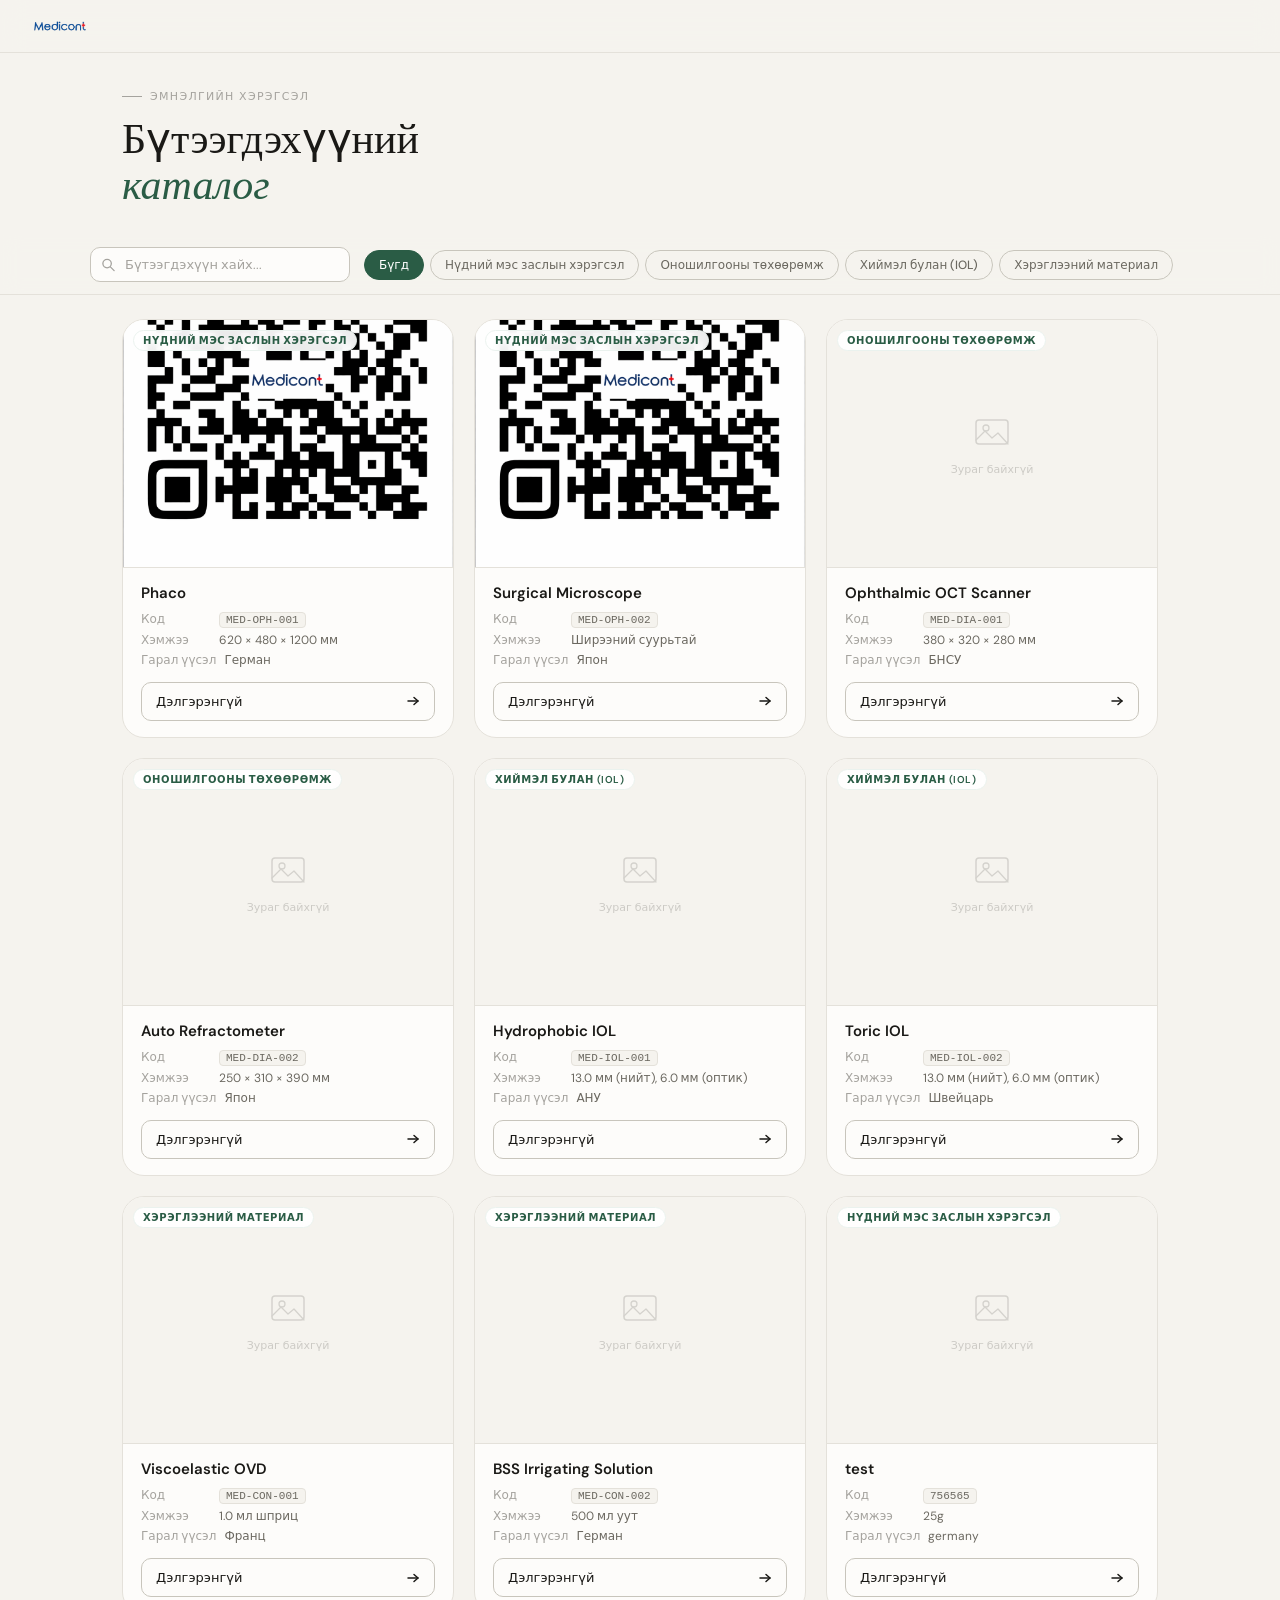
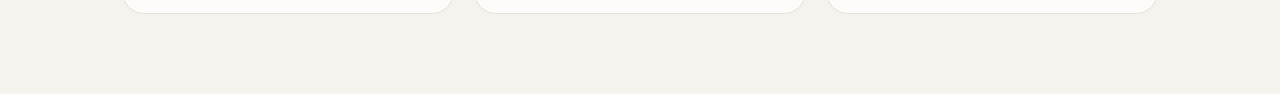
==== commit 740033d6: "dddd" ====
--- a/index.html
+++ b/index.html
@@ -6,7 +6,7 @@
   <title>Бүтээгдэхүүний каталог — Medicont</title>
   <link rel="preconnect" href="https://fonts.googleapis.com" />
   <link rel="preconnect" href="https://fonts.gstatic.com" crossorigin />
-  <link href="https://fonts.googleapis.com/css2?family=DM+Sans:ital,opsz,wght@0,9..40,300;0,9..40,400;0,9..40,500;0,9..40,600;1,9..40,300&family=DM+Serif+Display:ital@0;1&display=swap" rel="stylesheet" />
+  <link href="https://fonts.googleapis.com/css2?family=DM+Sans:opsz,wght@9..40,300;9..40,400;9..40,500;9..40,600&family=DM+Serif+Display:ital@0;1&display=swap" rel="stylesheet" />
   <link rel="stylesheet" href="style.css" />
 </head>
 <body>
@@ -14,6 +14,11 @@
   <!-- Sticky Nav -->
   <nav class="sticky-nav" id="stickyNav">
     <img src="medicont/images/medicontlogo.png" alt="Medicont" class="logo-img" />
+    <!-- Mobile: хайх товч -->
+    <button class="nav-search-btn" id="openDrawer" aria-label="Хайх, шүүх">
+      <svg width="14" height="14" viewBox="0 0 16 16" fill="none"><circle cx="6.5" cy="6.5" r="4.5" stroke="currentColor" stroke-width="1.4"/><line x1="10" y1="10" x2="14" y2="14" stroke="currentColor" stroke-width="1.4" stroke-linecap="round"/></svg>
+      Хайх
+    </button>
   </nav>
 
   <!-- Header -->
@@ -21,30 +26,19 @@
     <div class="header-inner">
       <div class="header-label">Эмнэлгийн хэрэгсэл</div>
       <h1 class="header-title">Бүтээгдэхүүний<br><em>каталог</em></h1>
-      <p class="header-sub">Нүдний мэс засал болон оношилгооны чиглэлийн тэргүүлэх бүтээгдэхүүнүүд</p>
     </div>
   </header>
 
-  <!-- Controls: search + filter -->
-  <div class="controls-bar">
-  <div class="controls-inner">
-    <div class="search-wrap">
-      <svg class="search-icon" viewBox="0 0 16 16" fill="none">
-        <circle cx="6.5" cy="6.5" r="4.5" stroke="currentColor" stroke-width="1.4"/>
-        <line x1="10" y1="10" x2="14" y2="14" stroke="currentColor" stroke-width="1.4" stroke-linecap="round"/>
-      </svg>
-      <input class="search-input" id="searchInput" type="search"
-        placeholder="Бүтээгдэхүүн хайх..." autocomplete="off" />
-    </div>
-    <button class="filter-toggle" id="filterToggle">
-      <span id="filterToggleLabel">Бүгд</span>
-      <span class="filter-toggle-arrow"><svg viewBox="0 0 14 14" fill="none" width="14" height="14"><polyline points="3,5 7,9 11,5" stroke="currentColor" stroke-width="1.6" stroke-linecap="round" stroke-linejoin="round"/></svg></span>
-    </button>
-    <div class="filter-tabs-wrap" id="filterTabsWrap">
+  <!-- Desktop: Controls bar -->
+  <div class="controls-bar" id="controlsBar">
+    <div class="controls-inner">
+      <div class="search-wrap">
+        <svg class="search-icon" viewBox="0 0 16 16" fill="none"><circle cx="6.5" cy="6.5" r="4.5" stroke="currentColor" stroke-width="1.4"/><line x1="10" y1="10" x2="14" y2="14" stroke="currentColor" stroke-width="1.4" stroke-linecap="round"/></svg>
+        <input class="search-input" id="searchInput" type="search" placeholder="Бүтээгдэхүүн хайх..." autocomplete="off" />
+      </div>
       <div class="filter-tabs" id="filterTabs"></div>
     </div>
   </div>
-</div>
 
   <!-- Cards grid -->
   <main class="main">
@@ -58,7 +52,7 @@
     </div>
   </main>
 
-  <!-- Modal -->
+  <!-- Product modal -->
   <div class="modal-overlay" id="modalOverlay">
     <div class="modal-box" id="modalBox" role="dialog" aria-modal="true">
       <button class="modal-close" id="modalClose" aria-label="Хаах">
@@ -66,6 +60,19 @@
       </button>
       <div class="modal-content" id="modalContent"></div>
     </div>
+  </div>
+
+  <!-- Mobile drawer: хайлт + ангилал -->
+  <div class="drawer-overlay" id="drawerOverlay"></div>
+  <div class="drawer" id="drawer" role="dialog" aria-modal="true" aria-label="Хайлт ба ангилал">
+    <div class="drawer-handle"></div>
+    <div class="drawer-section-title">Хайлт</div>
+    <div class="drawer-search">
+      <svg width="14" height="14" viewBox="0 0 16 16" fill="none"><circle cx="6.5" cy="6.5" r="4.5" stroke="currentColor" stroke-width="1.4"/><line x1="10" y1="10" x2="14" y2="14" stroke="currentColor" stroke-width="1.4" stroke-linecap="round"/></svg>
+      <input type="search" id="drawerSearchInput" placeholder="Бүтээгдэхүүн хайх..." autocomplete="off" />
+    </div>
+    <div class="drawer-section-title">Ангилал</div>
+    <div class="drawer-cats" id="drawerCats"></div>
   </div>
 
   <script src="products.js"></script>
--- a/style.css
+++ b/style.css
@@ -1,7 +1,6 @@
 /* ── Reset ── */
 *, *::before, *::after { box-sizing: border-box; margin: 0; padding: 0; }
 
-/* ── Tokens ── */
 :root {
   --bg:           #F5F3EE;
   --bg-card:      #FDFCFA;
@@ -17,221 +16,128 @@
   --info-bg:      #DBEAFE;
   --serif:        'DM Serif Display', Georgia, serif;
   --sans:         'DM Sans', system-ui, sans-serif;
-  --r-sm:         6px;
   --r-md:         10px;
   --r-lg:         16px;
   --r-xl:         22px;
-  --shadow-sm:    0 1px 3px rgba(0,0,0,0.06);
-  --shadow-md:    0 4px 16px rgba(0,0,0,0.08), 0 1px 4px rgba(0,0,0,0.04);
+  --shadow-md:    0 4px 16px rgba(0,0,0,0.08);
   --shadow-lg:    0 20px 60px rgba(0,0,0,0.14), 0 4px 16px rgba(0,0,0,0.06);
   --trans:        all 0.22s cubic-bezier(0.4,0,0.2,1);
 }
 
 html { font-size: 15px; }
-body {
-  font-family: var(--sans);
-  background: var(--bg);
-  color: var(--fg);
-  min-height: 100vh;
-  -webkit-font-smoothing: antialiased;
-}
+body { font-family: var(--sans); background: var(--bg); color: var(--fg); min-height: 100vh; -webkit-font-smoothing: antialiased; }
 
 /* ── Sticky Nav ── */
 .sticky-nav {
   position: sticky; top: 0; z-index: 500;
-  background: rgba(245,243,238,0.88);
+  background: rgba(245,243,238,0.92);
   backdrop-filter: blur(12px); -webkit-backdrop-filter: blur(12px);
   border-bottom: 1px solid var(--border);
   padding: 12px 32px;
-  display: flex; align-items: center;
+  display: flex; align-items: center; justify-content: space-between;
   transition: box-shadow 0.2s;
 }
 .sticky-nav.scrolled { box-shadow: 0 2px 12px rgba(0,0,0,0.07); }
-.sticky-nav .logo-img { height: 28px; width: auto; display: block; object-fit: contain; }
+.logo-img { height: 28px; width: auto; display: block; object-fit: contain; }
+
+/* Mobile search button — hidden on desktop */
+.nav-search-btn {
+  display: none;
+  align-items: center; gap: 6px;
+  padding: 7px 14px;
+  border-radius: var(--r-md);
+  border: 1px solid var(--border-strong);
+  background: transparent;
+  font-family: var(--sans); font-size: 13px; font-weight: 500;
+  color: var(--fg-mid); cursor: pointer;
+  transition: var(--trans);
+}
+.nav-search-btn:hover { background: var(--fg); color: #fff; border-color: var(--fg); }
 
 /* ── Header ── */
-.site-header { padding: 48px 32px 40px; max-width: 1100px; margin: 0 auto; }
-.header-inner { max-width: 560px; }
+.site-header { padding: 36px 32px 28px; max-width: 1100px; margin: 0 auto; }
 .header-label {
   font-size: 11px; font-weight: 500; letter-spacing: 0.12em;
-  text-transform: uppercase; color: var(--fg-muted); margin-bottom: 16px;
+  text-transform: uppercase; color: var(--fg-muted); margin-bottom: 12px;
   display: flex; align-items: center; gap: 8px;
 }
-.header-label::before { content: ''; display: inline-block; width: 24px; height: 1px; background: var(--fg-muted); }
-.header-title { font-family: var(--serif); font-size: clamp(32px,5vw,48px); font-weight: 400; line-height: 1.1; margin-bottom: 14px; }
+.header-label::before { content: ''; display: inline-block; width: 20px; height: 1px; background: var(--fg-muted); }
+.header-title { font-family: var(--serif); font-size: clamp(28px,4vw,42px); font-weight: 400; line-height: 1.1; }
 .header-title em { font-style: italic; color: var(--accent); }
-.header-sub { font-size: 14px; color: var(--fg-mid); font-weight: 300; line-height: 1.6; }
-
-/* ── Controls bar ── */
+
+/* ── Desktop Controls ── */
 .controls-bar {
   position: sticky; top: 53px; z-index: 400;
   background: rgba(245,243,238,0.92);
   backdrop-filter: blur(10px); -webkit-backdrop-filter: blur(10px);
   border-bottom: 1px solid var(--border);
-  padding: 14px 32px;
-}
-.controls-inner {
-  max-width: 1100px; margin: 0 auto;
-  display: flex; gap: 16px; align-items: center; flex-wrap: wrap;
-}
-
-/* Search */
+  padding: 12px 32px;
+}
+.controls-inner { max-width: 1100px; margin: 0 auto; display: flex; gap: 14px; align-items: center; flex-wrap: wrap; }
+
 .search-wrap { position: relative; flex: 0 0 260px; }
-.search-icon {
-  position: absolute; left: 11px; top: 50%; transform: translateY(-50%);
-  width: 15px; height: 15px; color: var(--fg-muted); pointer-events: none;
-}
-.search-input {
-  width: 100%; padding: 8px 12px 8px 34px;
-  border: 1px solid var(--border-strong); border-radius: var(--r-md);
-  background: var(--bg-card); font-family: var(--sans); font-size: 13px;
-  color: var(--fg); outline: none; transition: var(--trans);
-}
+.search-icon { position: absolute; left: 11px; top: 50%; transform: translateY(-50%); width: 15px; height: 15px; color: var(--fg-muted); pointer-events: none; }
+.search-input { width: 100%; padding: 8px 12px 8px 34px; border: 1px solid var(--border-strong); border-radius: var(--r-md); background: var(--bg-card); font-family: var(--sans); font-size: 13px; color: var(--fg); outline: none; transition: var(--trans); }
 .search-input::placeholder { color: var(--fg-muted); }
 .search-input:focus { border-color: var(--accent); box-shadow: 0 0 0 3px var(--accent-bg); }
 
-/* Filter toggle (mobile only) */
-.filter-toggle {
-  display: none;
-  width: 100%; padding: 8px 14px;
-  border-radius: var(--r-md); border: 1px solid var(--border-strong);
-  background: var(--bg-card); font-family: var(--sans); font-size: 13px;
-  font-weight: 500; color: var(--fg-mid); cursor: pointer;
-  align-items: center; justify-content: space-between;
-  transition: var(--trans);
-}
-.filter-toggle-arrow { transition: transform 0.22s; display: inline-block; }
-.filter-toggle.open .filter-toggle-arrow { transform: rotate(180deg); }
-
-/* Filter tabs wrap */
-.filter-tabs-wrap {
-  overflow: hidden; max-height: 0; width: 100%;
-  transition: max-height 0.28s cubic-bezier(0.4,0,0.2,1);
-}
-.filter-tabs-wrap.open { max-height: 300px; }
-
-/* Filter tabs */
 .filter-tabs { display: flex; gap: 6px; flex-wrap: wrap; }
-.filter-tab {
-  padding: 6px 14px; border-radius: 20px;
-  border: 1px solid var(--border-strong); background: transparent;
-  font-family: var(--sans); font-size: 12px; font-weight: 500;
-  color: var(--fg-mid); cursor: pointer; transition: var(--trans); white-space: nowrap;
-}
+.filter-tab { padding: 6px 14px; border-radius: 20px; border: 1px solid var(--border-strong); background: transparent; font-family: var(--sans); font-size: 12px; font-weight: 500; color: var(--fg-mid); cursor: pointer; transition: var(--trans); white-space: nowrap; }
 .filter-tab:hover { border-color: var(--accent); color: var(--accent); }
 .filter-tab.active { background: var(--accent); border-color: var(--accent); color: #fff; }
 
 /* ── Grid ── */
-.main { padding: 28px 32px 80px; max-width: 1100px; margin: 0 auto; }
+.main { padding: 24px 32px 80px; max-width: 1100px; margin: 0 auto; }
 .cards-grid { display: grid; grid-template-columns: repeat(auto-fill, minmax(260px,1fr)); gap: 20px; }
 
 /* ── Product Card ── */
-.card {
-  background: var(--bg-card); border: 1px solid var(--border);
-  border-radius: var(--r-xl); display: flex; flex-direction: column;
-  overflow: hidden; cursor: default; transition: var(--trans);
-  position: relative; animation: fadeUp 0.4s ease both;
-}
+.card { background: var(--bg-card); border: 1px solid var(--border); border-radius: var(--r-xl); display: flex; flex-direction: column; overflow: hidden; cursor: default; transition: var(--trans); position: relative; animation: fadeUp 0.4s ease both; }
 .card:hover { transform: translateY(-4px); box-shadow: var(--shadow-md); border-color: var(--border-strong); }
 
-.card-img-wrap {
-  width: 100%; aspect-ratio: 4/3; background: var(--bg);
-  border-bottom: 1px solid var(--border);
-  display: flex; align-items: center; justify-content: center;
-  overflow: hidden; position: relative;
-}
+.card-img-wrap { width: 100%; aspect-ratio: 4/3; background: var(--bg); border-bottom: 1px solid var(--border); display: flex; align-items: center; justify-content: center; overflow: hidden; position: relative; }
 .card-img { width: 100%; height: 100%; object-fit: cover; transition: transform 0.35s ease; }
 .card:hover .card-img { transform: scale(1.03); }
 .card-img-placeholder { display: flex; flex-direction: column; align-items: center; gap: 10px; color: var(--fg-muted); }
 .card-img-placeholder svg { width: 40px; height: 40px; opacity: 0.4; }
 .card-img-placeholder span { font-size: 11px; opacity: 0.5; }
-
-.card-cat-badge {
-  position: absolute; top: 10px; left: 10px;
-  font-size: 10px; font-weight: 600; letter-spacing: 0.06em; text-transform: uppercase;
-  padding: 3px 9px; border-radius: 20px;
-  background: rgba(255,255,255,0.92); color: var(--accent);
-  border: 1px solid var(--accent-bg); backdrop-filter: blur(4px);
-}
-
-.card-body { padding: 18px 20px 16px; display: flex; flex-direction: column; gap: 10px; flex: 1; }
-.card-name { font-size: 16px; font-weight: 600; line-height: 1.25; color: var(--fg); }
-.card-meta { display: flex; flex-direction: column; gap: 5px; }
+.card-cat-badge { position: absolute; top: 10px; left: 10px; font-size: 10px; font-weight: 600; letter-spacing: 0.06em; text-transform: uppercase; padding: 3px 9px; border-radius: 20px; background: rgba(255,255,255,0.92); color: var(--accent); border: 1px solid var(--accent-bg); backdrop-filter: blur(4px); }
+
+.card-body { padding: 16px 18px 14px; display: flex; flex-direction: column; gap: 8px; flex: 1; }
+.card-name { font-size: 15px; font-weight: 600; line-height: 1.25; color: var(--fg); }
+.card-meta { display: flex; flex-direction: column; gap: 4px; }
 .card-meta-row { display: flex; align-items: baseline; gap: 8px; font-size: 12px; }
-.meta-label { color: var(--fg-muted); font-weight: 400; flex-shrink: 0; min-width: 72px; }
-.meta-value { color: var(--fg-mid); font-weight: 400; }
-.meta-value.code {
-  font-size: 11px; font-family: 'Courier New', monospace;
-  background: var(--bg); padding: 1px 6px; border-radius: 4px;
-  border: 1px solid var(--border); color: var(--fg-mid);
-}
-
-.card-footer { padding: 0 20px 18px; margin-top: auto; }
-.card-btn {
-  display: flex; align-items: center; justify-content: space-between;
-  width: 100%; padding: 10px 14px; border-radius: var(--r-md);
-  border: 1px solid var(--border-strong); background: transparent;
-  color: var(--fg); font-family: var(--sans); font-size: 13px;
-  font-weight: 500; cursor: pointer; transition: var(--trans);
-}
+.meta-label { color: var(--fg-muted); font-weight: 400; flex-shrink: 0; min-width: 70px; }
+.meta-value { color: var(--fg-mid); }
+.meta-value.code { font-size: 11px; font-family: 'Courier New', monospace; background: var(--bg); padding: 1px 6px; border-radius: 4px; border: 1px solid var(--border); }
+
+.card-footer { padding: 0 18px 16px; margin-top: auto; }
+.card-btn { display: flex; align-items: center; justify-content: space-between; width: 100%; padding: 10px 14px; border-radius: var(--r-md); border: 1px solid var(--border-strong); background: transparent; color: var(--fg); font-family: var(--sans); font-size: 13px; font-weight: 500; cursor: pointer; transition: var(--trans); }
 .card-btn:hover { background: var(--fg); color: #fff; border-color: var(--fg); }
 .card-btn svg { width: 14px; height: 14px; transition: transform 0.2s; }
 .card-btn:hover svg { transform: translateX(3px); }
 
 /* Empty state */
-.empty-state {
-  display: none; flex-direction: column; align-items: center;
-  justify-content: center; padding: 80px 20px; gap: 12px; color: var(--fg-muted);
-}
+.empty-state { display: none; flex-direction: column; align-items: center; justify-content: center; padding: 80px 20px; gap: 12px; color: var(--fg-muted); }
 .empty-state.visible { display: flex; }
 .empty-icon svg { width: 48px; height: 48px; stroke: var(--fg-muted); opacity: 0.4; }
 .empty-title { font-size: 16px; font-weight: 500; color: var(--fg-mid); }
 .empty-sub { font-size: 13px; }
 
-/* ── Modal ── */
-.modal-overlay {
-  position: fixed; inset: 0;
-  background: rgba(15,13,10,0.55);
-  backdrop-filter: blur(8px); -webkit-backdrop-filter: blur(8px);
-  display: flex; align-items: center; justify-content: center;
-  padding: 20px; z-index: 1000;
-  opacity: 0; pointer-events: none; transition: opacity 0.25s ease;
-}
+/* ── Product Modal ── */
+.modal-overlay { position: fixed; inset: 0; background: rgba(15,13,10,0.55); backdrop-filter: blur(8px); -webkit-backdrop-filter: blur(8px); display: flex; align-items: center; justify-content: center; padding: 20px; z-index: 1000; opacity: 0; pointer-events: none; transition: opacity 0.25s ease; }
 .modal-overlay.open { opacity: 1; pointer-events: all; }
-.modal-box {
-  background: var(--bg-card); border: 1px solid var(--border);
-  border-radius: var(--r-xl); width: min(640px,100%);
-  max-height: min(88vh,780px); overflow-y: auto; position: relative;
-  transform: translateY(24px) scale(0.97);
-  transition: transform 0.28s cubic-bezier(0.34,1.3,0.64,1), opacity 0.25s ease;
-  opacity: 0; box-shadow: var(--shadow-lg);
-  scrollbar-width: thin; scrollbar-color: var(--border-strong) transparent;
-}
+.modal-box { background: var(--bg-card); border: 1px solid var(--border); border-radius: var(--r-xl); width: min(640px,100%); max-height: min(88vh,780px); overflow-y: auto; position: relative; transform: translateY(24px) scale(0.97); transition: transform 0.28s cubic-bezier(0.34,1.3,0.64,1), opacity 0.25s ease; opacity: 0; box-shadow: var(--shadow-lg); scrollbar-width: thin; scrollbar-color: var(--border-strong) transparent; }
 .modal-overlay.open .modal-box { transform: translateY(0) scale(1); opacity: 1; }
 .modal-box::-webkit-scrollbar { width: 5px; }
 .modal-box::-webkit-scrollbar-thumb { background: var(--border-strong); border-radius: 4px; }
-
-.modal-close {
-  position: sticky; top: 16px; float: right; margin: 16px 16px -36px auto;
-  width: 32px; height: 32px; border-radius: 50%;
-  border: 1px solid var(--border); background: var(--bg-card); color: var(--fg-mid);
-  cursor: pointer; display: flex; align-items: center; justify-content: center;
-  transition: var(--trans); z-index: 10; flex-shrink: 0;
-}
-.modal-close:hover { background: var(--fg); color: #fff; border-color: var(--fg); }
+.modal-close { position: sticky; top: 16px; float: right; margin: 16px 16px -36px auto; width: 32px; height: 32px; border-radius: 50%; border: 1px solid var(--border); background: var(--bg-card); color: var(--fg-mid); cursor: pointer; display: flex; align-items: center; justify-content: center; transition: var(--trans); z-index: 10; flex-shrink: 0; }
+.modal-close:hover { background: var(--fg); color: #fff; }
 .modal-content { padding: 28px 32px 36px; }
-
-.modal-img-wrap {
-  width: 100%; aspect-ratio: 16/9; background: var(--bg);
-  border-radius: var(--r-lg); border: 1px solid var(--border);
-  display: flex; align-items: center; justify-content: center;
-  overflow: hidden; margin-bottom: 24px;
-}
+.modal-img-wrap { width: 100%; aspect-ratio: 16/9; background: var(--bg); border-radius: var(--r-lg); border: 1px solid var(--border); display: flex; align-items: center; justify-content: center; overflow: hidden; margin-bottom: 24px; }
 .modal-img { width: 100%; height: 100%; object-fit: cover; }
 .modal-img-placeholder { display: flex; flex-direction: column; align-items: center; gap: 10px; color: var(--fg-muted); }
 .modal-img-placeholder svg { width: 52px; height: 52px; opacity: 0.3; }
 .modal-img-placeholder span { font-size: 12px; opacity: 0.5; }
-
 .modal-eyebrow { font-size: 10.5px; font-weight: 600; letter-spacing: 0.1em; text-transform: uppercase; color: var(--fg-muted); margin-bottom: 8px; }
 .modal-name { font-family: var(--serif); font-size: 28px; font-weight: 400; line-height: 1.15; color: var(--fg); margin-bottom: 12px; }
 .modal-chips { display: flex; flex-wrap: wrap; gap: 8px; margin-bottom: 24px; }
@@ -239,64 +145,86 @@
 .chip-code { background: var(--bg); border: 1px solid var(--border); color: var(--fg-mid); font-family: monospace; font-size: 11px; }
 .chip-origin { background: var(--info-bg); color: var(--info); }
 .chip-size { background: var(--accent-bg); color: var(--accent-text); }
-
 .modal-section { margin-bottom: 24px; }
-.modal-section-title {
-  font-size: 10.5px; font-weight: 600; letter-spacing: 0.1em; text-transform: uppercase;
-  color: var(--fg-muted); margin-bottom: 10px; display: flex; align-items: center; gap: 8px;
-}
+.modal-section-title { font-size: 10.5px; font-weight: 600; letter-spacing: 0.1em; text-transform: uppercase; color: var(--fg-muted); margin-bottom: 10px; display: flex; align-items: center; gap: 8px; }
 .modal-section-title::after { content: ''; flex: 1; height: 1px; background: var(--border); }
 .modal-description { font-size: 14px; color: var(--fg-mid); line-height: 1.7; font-weight: 300; }
-
 .specs-table { width: 100%; border-collapse: collapse; font-size: 13px; }
 .specs-table tr { border-bottom: 1px solid var(--border); }
 .specs-table tr:last-child { border-bottom: none; }
 .specs-table td { padding: 9px 0; }
-.specs-table td:first-child { color: var(--fg-muted); width: 42%; font-weight: 400; }
+.specs-table td:first-child { color: var(--fg-muted); width: 42%; }
 .specs-table td:last-child { color: var(--fg); font-weight: 500; }
 
+/* ── Mobile Drawer ── */
+.drawer-overlay {
+  position: fixed; inset: 0;
+  background: rgba(15,13,10,0);
+  z-index: 800; pointer-events: none;
+  transition: background 0.3s;
+}
+.drawer-overlay.open { background: rgba(15,13,10,0.45); pointer-events: all; }
+
+.drawer {
+  position: fixed; bottom: 0; left: 0; right: 0;
+  background: var(--bg-card);
+  border-radius: var(--r-xl) var(--r-xl) 0 0;
+  z-index: 900;
+  transform: translateY(100%);
+  transition: transform 0.32s cubic-bezier(0.34,1.1,0.64,1);
+  padding-bottom: max(20px, env(safe-area-inset-bottom));
+  max-height: 85vh; overflow-y: auto;
+}
+.drawer.open { transform: translateY(0); }
+
+.drawer-handle { width: 36px; height: 4px; background: var(--border-strong); border-radius: 2px; margin: 12px auto 18px; }
+
+.drawer-section-title { font-size: 10px; font-weight: 600; letter-spacing: 0.12em; text-transform: uppercase; color: var(--fg-muted); padding: 0 20px; margin-bottom: 10px; }
+
+.drawer-search { margin: 0 16px 20px; position: relative; display: flex; align-items: center; }
+.drawer-search svg { position: absolute; left: 12px; color: var(--fg-muted); width: 15px; height: 15px; pointer-events: none; }
+.drawer-search input { width: 100%; padding: 11px 14px 11px 36px; border: 1px solid var(--border-strong); border-radius: var(--r-md); font-family: var(--sans); font-size: 14px; color: var(--fg); background: var(--bg); outline: none; -webkit-appearance: none; }
+.drawer-search input:focus { border-color: var(--accent); box-shadow: 0 0 0 3px var(--accent-bg); }
+
+.drawer-cats { padding: 0 16px 8px; display: flex; flex-direction: column; gap: 6px; }
+.drawer-cat-item { display: flex; align-items: center; gap: 12px; padding: 12px 14px; border-radius: var(--r-lg); border: 1px solid var(--border); background: var(--bg-card); cursor: pointer; transition: var(--trans); }
+.drawer-cat-item.active { background: var(--accent-bg); border-color: var(--accent); }
+.drawer-cat-icon { width: 36px; height: 36px; border-radius: var(--r-md); background: var(--bg); border: 1px solid var(--border); display: flex; align-items: center; justify-content: center; flex-shrink: 0; font-size: 16px; color: var(--fg-mid); transition: var(--trans); }
+.drawer-cat-item.active .drawer-cat-icon { background: var(--accent); border-color: var(--accent); color: #fff; }
+.drawer-cat-label { font-size: 13px; font-weight: 500; color: var(--fg); flex: 1; }
+.drawer-cat-count { font-size: 11px; color: var(--fg-muted); background: var(--bg); padding: 2px 8px; border-radius: 20px; border: 1px solid var(--border); }
+.drawer-cat-item.active .drawer-cat-count { background: var(--accent); color: #fff; border-color: var(--accent); }
+
 /* ── Animations ── */
-@keyframes fadeUp {
-  from { opacity: 0; transform: translateY(16px); }
-  to   { opacity: 1; transform: translateY(0); }
-}
-
-/* ── Responsive ── */
-@media (max-width: 768px) {
-  .site-header { padding: 36px 20px 28px; }
-  .controls-bar { padding: 12px 16px; top: 49px; }
-  .controls-inner { gap: 8px; }
-  .search-wrap { flex: 1 1 100%; }
-  .main { padding: 20px 16px 60px; }
-  .cards-grid { grid-template-columns: repeat(auto-fill, minmax(220px,1fr)); gap: 14px; }
+@keyframes fadeUp { from { opacity: 0; transform: translateY(16px); } to { opacity: 1; transform: translateY(0); } }
+
+/* ── Desktop ── */
+@media (min-width: 641px) {
+  .nav-search-btn { display: none !important; }
+  .controls-bar { display: block; }
+  .drawer, .drawer-overlay { display: none !important; }
+}
+
+/* ── Mobile ── */
+@media (max-width: 640px) {
+  .sticky-nav { padding: 10px 16px; top: 0; }
+  .site-header { padding: 20px 16px 16px; }
+  .header-title { font-size: 26px; }
+  .header-label { margin-bottom: 8px; }
+  .controls-bar { display: none; }
+  .nav-search-btn { display: flex; }
+  .main { padding: 14px 12px 60px; }
+  .cards-grid { grid-template-columns: 1fr 1fr; gap: 10px; }
+  .card-name { font-size: 13px; }
+  .card-body { padding: 10px 12px 8px; }
+  .card-footer { padding: 0 12px 12px; }
+  .card-btn { padding: 8px 10px; font-size: 12px; }
+  .modal-overlay { align-items: flex-end; padding: 0; }
+  .modal-box { border-radius: var(--r-xl) var(--r-xl) 0 0; width: 100%; max-height: 90vh; transform: translateY(40px); }
+  .modal-overlay.open .modal-box { transform: translateY(0); }
   .modal-content { padding: 20px 20px 28px; }
   .modal-name { font-size: 22px; }
-  /* Filter toggle харуулна */
-  .filter-toggle { display: flex; }
-  .filter-tabs { padding-top: 8px; }
-}
-
-@media (max-width: 480px) {
+}
+@media (max-width: 380px) {
   .cards-grid { grid-template-columns: 1fr; }
-  .sticky-nav { padding: 10px 16px; }
-  /* Modal — bottom sheet */
-  .modal-overlay { align-items: flex-end; padding: 0; }
-  .modal-box {
-    border-radius: var(--r-xl) var(--r-xl) 0 0;
-    width: 100%; max-height: 90vh;
-    transform: translateY(40px); scale: 1;
-  }
-  .modal-overlay.open .modal-box { transform: translateY(0); }
-  .modal-box::before {
-    content: ''; display: block;
-    width: 36px; height: 4px;
-    background: var(--border-strong); border-radius: 2px;
-    margin: 12px auto 0;
-  }
-}
-
-/* ── Desktop: filter wrap задгай ── */
-@media (min-width: 769px) {
-  .filter-toggle { display: none !important; }
-  .filter-tabs-wrap { max-height: none !important; overflow: visible; }
 }
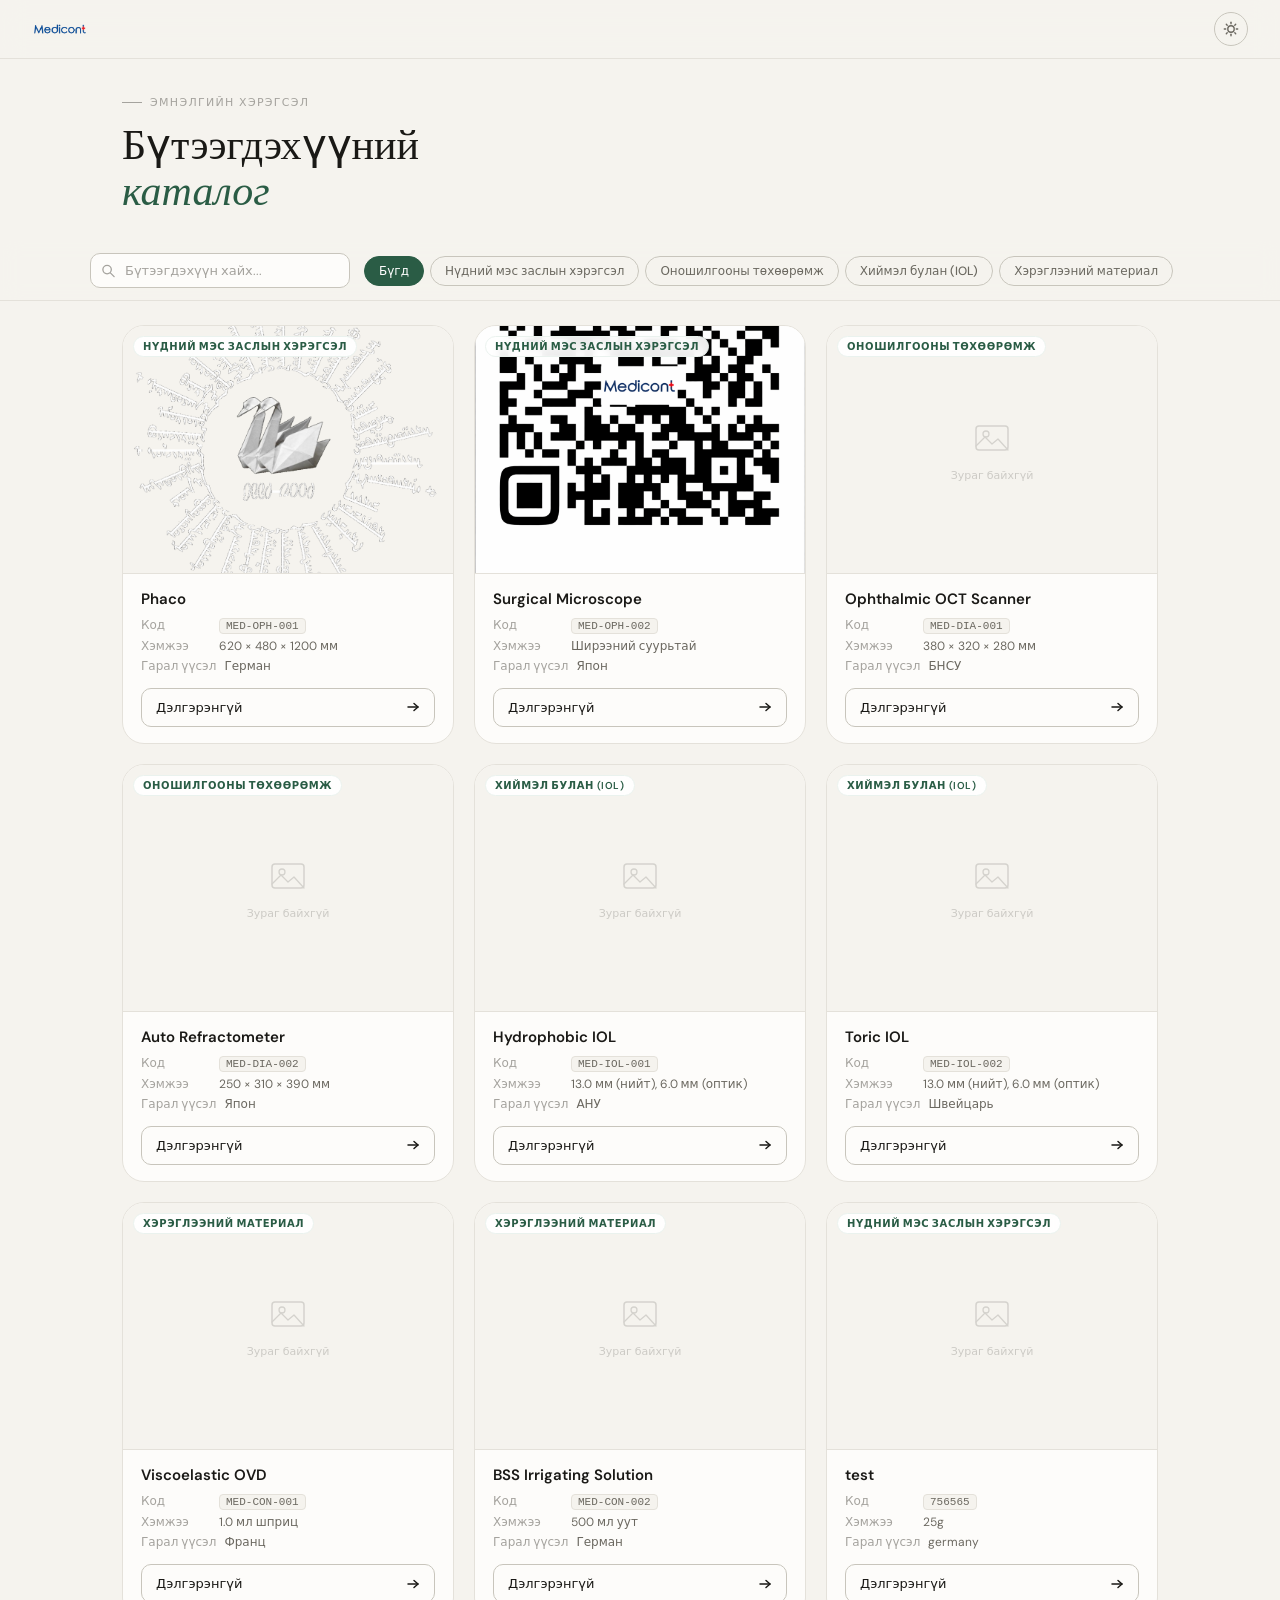
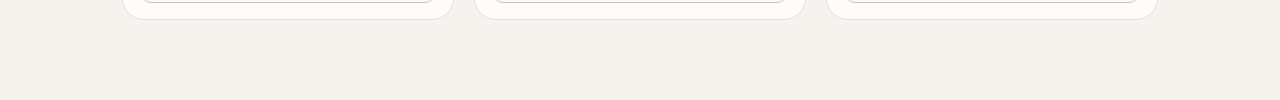
==== commit 950721c8: "darkmode" ====
--- a/index.html
+++ b/index.html
@@ -7,6 +7,13 @@
   <link rel="preconnect" href="https://fonts.googleapis.com" />
   <link rel="preconnect" href="https://fonts.gstatic.com" crossorigin />
   <link href="https://fonts.googleapis.com/css2?family=DM+Sans:opsz,wght@9..40,300;9..40,400;9..40,500;9..40,600&family=DM+Serif+Display:ital@0;1&display=swap" rel="stylesheet" />
+  <script>
+    // Theme горимыг хуудас render-ийн өмнө шууд тогтооно (flash-ээс сэргийлнэ)
+    (function() {
+      const saved = localStorage.getItem('medicont_theme');
+      if (saved === 'dark') document.documentElement.classList.add('dark');
+    })();
+  </script>
   <link rel="stylesheet" href="style.css" />
 </head>
 <body>
@@ -14,11 +21,17 @@
   <!-- Sticky Nav -->
   <nav class="sticky-nav" id="stickyNav">
     <img src="medicont/images/medicontlogo.png" alt="Medicont" class="logo-img" />
-    <!-- Mobile: хайх товч -->
-    <button class="nav-search-btn" id="openDrawer" aria-label="Хайх, шүүх">
-      <svg width="14" height="14" viewBox="0 0 16 16" fill="none"><circle cx="6.5" cy="6.5" r="4.5" stroke="currentColor" stroke-width="1.4"/><line x1="10" y1="10" x2="14" y2="14" stroke="currentColor" stroke-width="1.4" stroke-linecap="round"/></svg>
-      Хайх
-    </button>
+    <div class="nav-right">
+      <button class="theme-toggle" id="themeToggle" aria-label="Өнгөний горим солих">
+        <svg class="icon-sun" width="16" height="16" viewBox="0 0 16 16" fill="none"><circle cx="8" cy="8" r="3.2" stroke="currentColor" stroke-width="1.4"/><line x1="8" y1="1.3" x2="8" y2="2.7" stroke="currentColor" stroke-width="1.4" stroke-linecap="round"/><line x1="8" y1="13.3" x2="8" y2="14.7" stroke="currentColor" stroke-width="1.4" stroke-linecap="round"/><line x1="1.3" y1="8" x2="2.7" y2="8" stroke="currentColor" stroke-width="1.4" stroke-linecap="round"/><line x1="13.3" y1="8" x2="14.7" y2="8" stroke="currentColor" stroke-width="1.4" stroke-linecap="round"/><line x1="3.3" y1="3.3" x2="4.2" y2="4.2" stroke="currentColor" stroke-width="1.4" stroke-linecap="round"/><line x1="11.8" y1="11.8" x2="12.7" y2="12.7" stroke="currentColor" stroke-width="1.4" stroke-linecap="round"/><line x1="3.3" y1="12.7" x2="4.2" y2="11.8" stroke="currentColor" stroke-width="1.4" stroke-linecap="round"/><line x1="11.8" y1="4.2" x2="12.7" y2="3.3" stroke="currentColor" stroke-width="1.4" stroke-linecap="round"/></svg>
+        <svg class="icon-moon" width="16" height="16" viewBox="0 0 16 16" fill="none"><path d="M13.5 9.5A6 6 0 1 1 6.5 2.5a5 5 0 0 0 7 7Z" stroke="currentColor" stroke-width="1.4" stroke-linejoin="round"/></svg>
+      </button>
+      <!-- Mobile: хайх товч -->
+      <button class="nav-search-btn" id="openDrawer" aria-label="Хайх, шүүх">
+        <svg width="14" height="14" viewBox="0 0 16 16" fill="none"><circle cx="6.5" cy="6.5" r="4.5" stroke="currentColor" stroke-width="1.4"/><line x1="10" y1="10" x2="14" y2="14" stroke="currentColor" stroke-width="1.4" stroke-linecap="round"/></svg>
+        Хайх
+      </button>
+    </div>
   </nav>
 
   <!-- Header -->
@@ -66,7 +79,12 @@
   <div class="drawer-overlay" id="drawerOverlay"></div>
   <div class="drawer" id="drawer" role="dialog" aria-modal="true" aria-label="Хайлт ба ангилал">
     <div class="drawer-handle"></div>
-    <div class="drawer-section-title">Хайлт</div>
+    <div class="drawer-top-row">
+      <div class="drawer-section-title" style="margin-bottom:0;">Хайлт</div>
+      <button class="drawer-close-btn" id="drawerCloseBtn" aria-label="Хаах">
+        <svg width="14" height="14" viewBox="0 0 16 16" fill="none"><line x1="2" y1="2" x2="14" y2="14" stroke="currentColor" stroke-width="1.8" stroke-linecap="round"/><line x1="14" y1="2" x2="2" y2="14" stroke="currentColor" stroke-width="1.8" stroke-linecap="round"/></svg>
+      </button>
+    </div>
     <div class="drawer-search">
       <svg width="14" height="14" viewBox="0 0 16 16" fill="none"><circle cx="6.5" cy="6.5" r="4.5" stroke="currentColor" stroke-width="1.4"/><line x1="10" y1="10" x2="14" y2="14" stroke="currentColor" stroke-width="1.4" stroke-linecap="round"/></svg>
       <input type="search" id="drawerSearchInput" placeholder="Бүтээгдэхүүн хайх..." autocomplete="off" />
--- a/style.css
+++ b/style.css
@@ -24,6 +24,26 @@
   --trans:        all 0.22s cubic-bezier(0.4,0,0.2,1);
 }
 
+:root.dark {
+  --bg:           #161512;
+  --bg-card:      #1E1C18;
+  --fg:           #F2F0EB;
+  --fg-mid:       #B0ACA3;
+  --fg-muted:     #74716A;
+  --border:       #2C2A25;
+  --border-strong:#3D3A33;
+  --accent:       #4ADE80;
+  --accent-bg:    #1C2E22;
+  --accent-text:  #86EFAC;
+  --info:         #5FA8E8;
+  --info-bg:      #1A2A3D;
+  --shadow-md:    0 4px 16px rgba(0,0,0,0.4);
+  --shadow-lg:    0 20px 60px rgba(0,0,0,0.55), 0 4px 16px rgba(0,0,0,0.3);
+}
+
+html { transition: background 0.25s ease; }
+body { transition: background 0.25s ease, color 0.25s ease; }
+
 html { font-size: 15px; }
 body { font-family: var(--sans); background: var(--bg); color: var(--fg); min-height: 100vh; -webkit-font-smoothing: antialiased; }
 
@@ -35,10 +55,29 @@
   border-bottom: 1px solid var(--border);
   padding: 12px 32px;
   display: flex; align-items: center; justify-content: space-between;
-  transition: box-shadow 0.2s;
-}
+  transition: box-shadow 0.2s, background 0.25s ease, border-color 0.25s ease;
+}
+:root.dark .sticky-nav { background: rgba(22,21,18,0.92); }
 .sticky-nav.scrolled { box-shadow: 0 2px 12px rgba(0,0,0,0.07); }
 .logo-img { height: 28px; width: auto; display: block; object-fit: contain; }
+
+.nav-right { display: flex; align-items: center; gap: 8px; margin-left: auto; }
+
+.theme-toggle {
+  width: 34px; height: 34px;
+  border-radius: 50%;
+  border: 1px solid var(--border-strong);
+  background: transparent;
+  color: var(--fg-mid);
+  cursor: pointer;
+  display: flex; align-items: center; justify-content: center;
+  transition: var(--trans);
+  position: relative;
+}
+.theme-toggle:hover { background: var(--fg); color: var(--bg); border-color: var(--fg); }
+.theme-toggle .icon-moon { display: none; }
+:root.dark .theme-toggle .icon-sun { display: none; }
+:root.dark .theme-toggle .icon-moon { display: block; }
 
 /* Mobile search button — hidden on desktop */
 .nav-search-btn {
@@ -73,6 +112,7 @@
   border-bottom: 1px solid var(--border);
   padding: 12px 32px;
 }
+:root.dark .controls-bar { background: rgba(22,21,18,0.92); }
 .controls-inner { max-width: 1100px; margin: 0 auto; display: flex; gap: 14px; align-items: center; flex-wrap: wrap; }
 
 .search-wrap { position: relative; flex: 0 0 260px; }
@@ -101,6 +141,7 @@
 .card-img-placeholder svg { width: 40px; height: 40px; opacity: 0.4; }
 .card-img-placeholder span { font-size: 11px; opacity: 0.5; }
 .card-cat-badge { position: absolute; top: 10px; left: 10px; font-size: 10px; font-weight: 600; letter-spacing: 0.06em; text-transform: uppercase; padding: 3px 9px; border-radius: 20px; background: rgba(255,255,255,0.92); color: var(--accent); border: 1px solid var(--accent-bg); backdrop-filter: blur(4px); }
+:root.dark .card-cat-badge { background: rgba(30,28,24,0.85); }
 
 .card-body { padding: 16px 18px 14px; display: flex; flex-direction: column; gap: 8px; flex: 1; }
 .card-name { font-size: 15px; font-weight: 600; line-height: 1.25; color: var(--fg); }
@@ -181,6 +222,10 @@
 
 .drawer-section-title { font-size: 10px; font-weight: 600; letter-spacing: 0.12em; text-transform: uppercase; color: var(--fg-muted); padding: 0 20px; margin-bottom: 10px; }
 
+.drawer-top-row { display: flex; align-items: center; justify-content: space-between; padding: 0 16px; margin-bottom: 10px; }
+.drawer-close-btn { width: 28px; height: 28px; border-radius: 50%; border: 1px solid var(--border); background: var(--bg); color: var(--fg-mid); cursor: pointer; display: flex; align-items: center; justify-content: center; transition: var(--trans); flex-shrink: 0; }
+.drawer-close-btn:hover { background: var(--fg); color: #fff; border-color: var(--fg); }
+
 .drawer-search { margin: 0 16px 20px; position: relative; display: flex; align-items: center; }
 .drawer-search svg { position: absolute; left: 12px; color: var(--fg-muted); width: 15px; height: 15px; pointer-events: none; }
 .drawer-search input { width: 100%; padding: 11px 14px 11px 36px; border: 1px solid var(--border-strong); border-radius: var(--r-md); font-family: var(--sans); font-size: 14px; color: var(--fg); background: var(--bg); outline: none; -webkit-appearance: none; }
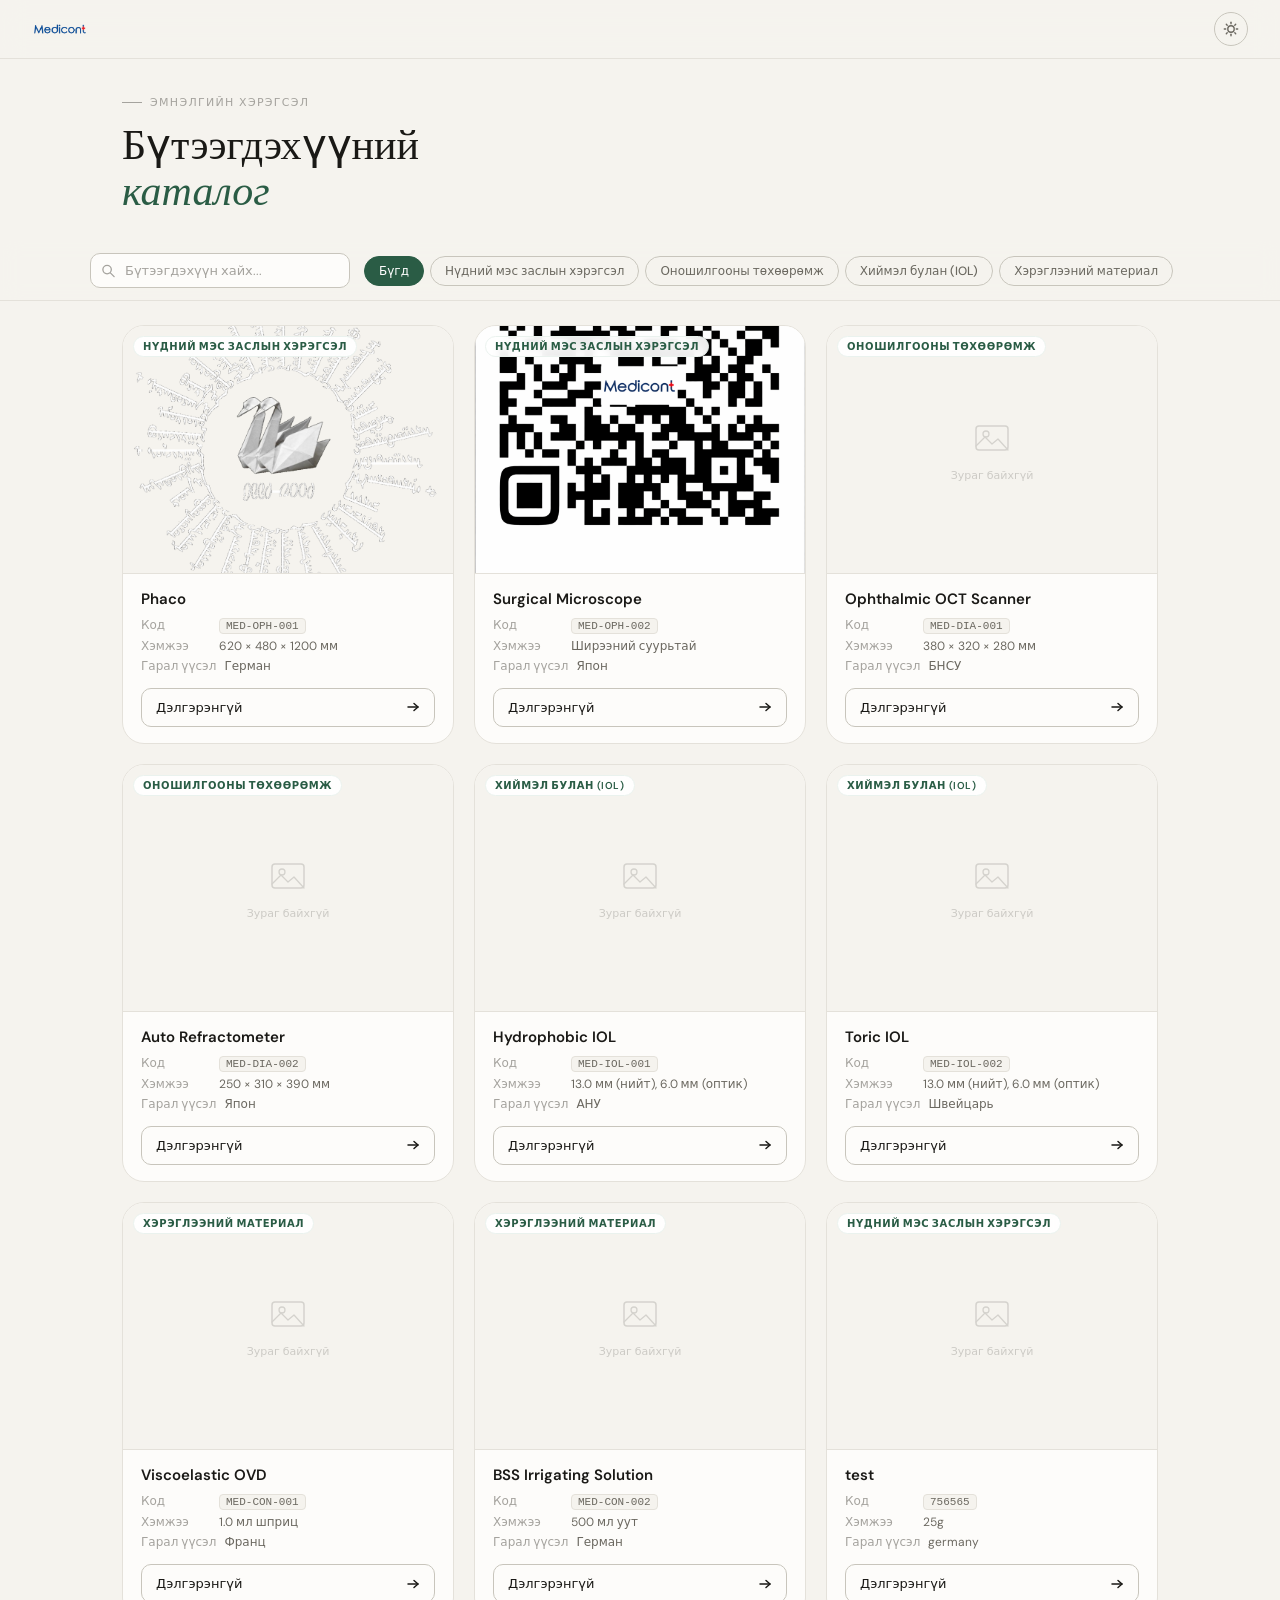
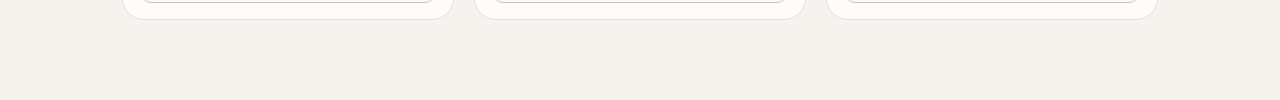
==== commit 04086ea7: "pdf" ====
--- a/index.html
+++ b/index.html
@@ -93,6 +93,8 @@
     <div class="drawer-cats" id="drawerCats"></div>
   </div>
 
+  <script src="https://cdnjs.cloudflare.com/ajax/libs/jspdf/2.5.1/jspdf.umd.min.js"></script>
+  <script src="https://cdnjs.cloudflare.com/ajax/libs/html2canvas/1.4.1/html2canvas.min.js"></script>
   <script src="products.js"></script>
   <script src="app.js"></script>
   <script>
--- a/style.css
+++ b/style.css
@@ -25,13 +25,13 @@
 }
 
 :root.dark {
-  --bg:           #161512;
-  --bg-card:      #1E1C18;
+  --bg:           #121110;
+  --bg-card:      #232019;
   --fg:           #F2F0EB;
   --fg-mid:       #B0ACA3;
   --fg-muted:     #74716A;
-  --border:       #2C2A25;
-  --border-strong:#3D3A33;
+  --border:       #3A3730;
+  --border-strong:#4D4940;
   --accent:       #4ADE80;
   --accent-bg:    #1C2E22;
   --accent-text:  #86EFAC;
@@ -133,8 +133,11 @@
 /* ── Product Card ── */
 .card { background: var(--bg-card); border: 1px solid var(--border); border-radius: var(--r-xl); display: flex; flex-direction: column; overflow: hidden; cursor: default; transition: var(--trans); position: relative; animation: fadeUp 0.4s ease both; }
 .card:hover { transform: translateY(-4px); box-shadow: var(--shadow-md); border-color: var(--border-strong); }
+:root.dark .card { box-shadow: 0 1px 0 rgba(255,255,255,0.04) inset, 0 2px 8px rgba(0,0,0,0.3); }
+:root.dark .card:hover { box-shadow: 0 1px 0 rgba(255,255,255,0.05) inset, var(--shadow-md); }
 
 .card-img-wrap { width: 100%; aspect-ratio: 4/3; background: var(--bg); border-bottom: 1px solid var(--border); display: flex; align-items: center; justify-content: center; overflow: hidden; position: relative; }
+:root.dark .card-img-wrap { background: linear-gradient(135deg, #1A1814, #100F0D); }
 .card-img { width: 100%; height: 100%; object-fit: cover; transition: transform 0.35s ease; }
 .card:hover .card-img { transform: scale(1.03); }
 .card-img-placeholder { display: flex; flex-direction: column; align-items: center; gap: 10px; color: var(--fg-muted); }
@@ -197,6 +200,20 @@
 .specs-table td:first-child { color: var(--fg-muted); width: 42%; }
 .specs-table td:last-child { color: var(--fg); font-weight: 500; }
 
+.pdf-download-btn {
+  display: flex; align-items: center; justify-content: center; gap: 8px;
+  width: 100%; padding: 12px 16px;
+  border-radius: var(--r-md);
+  border: 1px solid var(--accent);
+  background: var(--accent-bg);
+  color: var(--accent-text);
+  font-family: var(--sans); font-size: 13px; font-weight: 600;
+  cursor: pointer; transition: var(--trans);
+  margin-top: 4px;
+}
+.pdf-download-btn:hover { background: var(--accent); color: #fff; }
+.pdf-download-btn svg { width: 15px; height: 15px; flex-shrink: 0; }
+
 /* ── Mobile Drawer ── */
 .drawer-overlay {
   position: fixed; inset: 0;
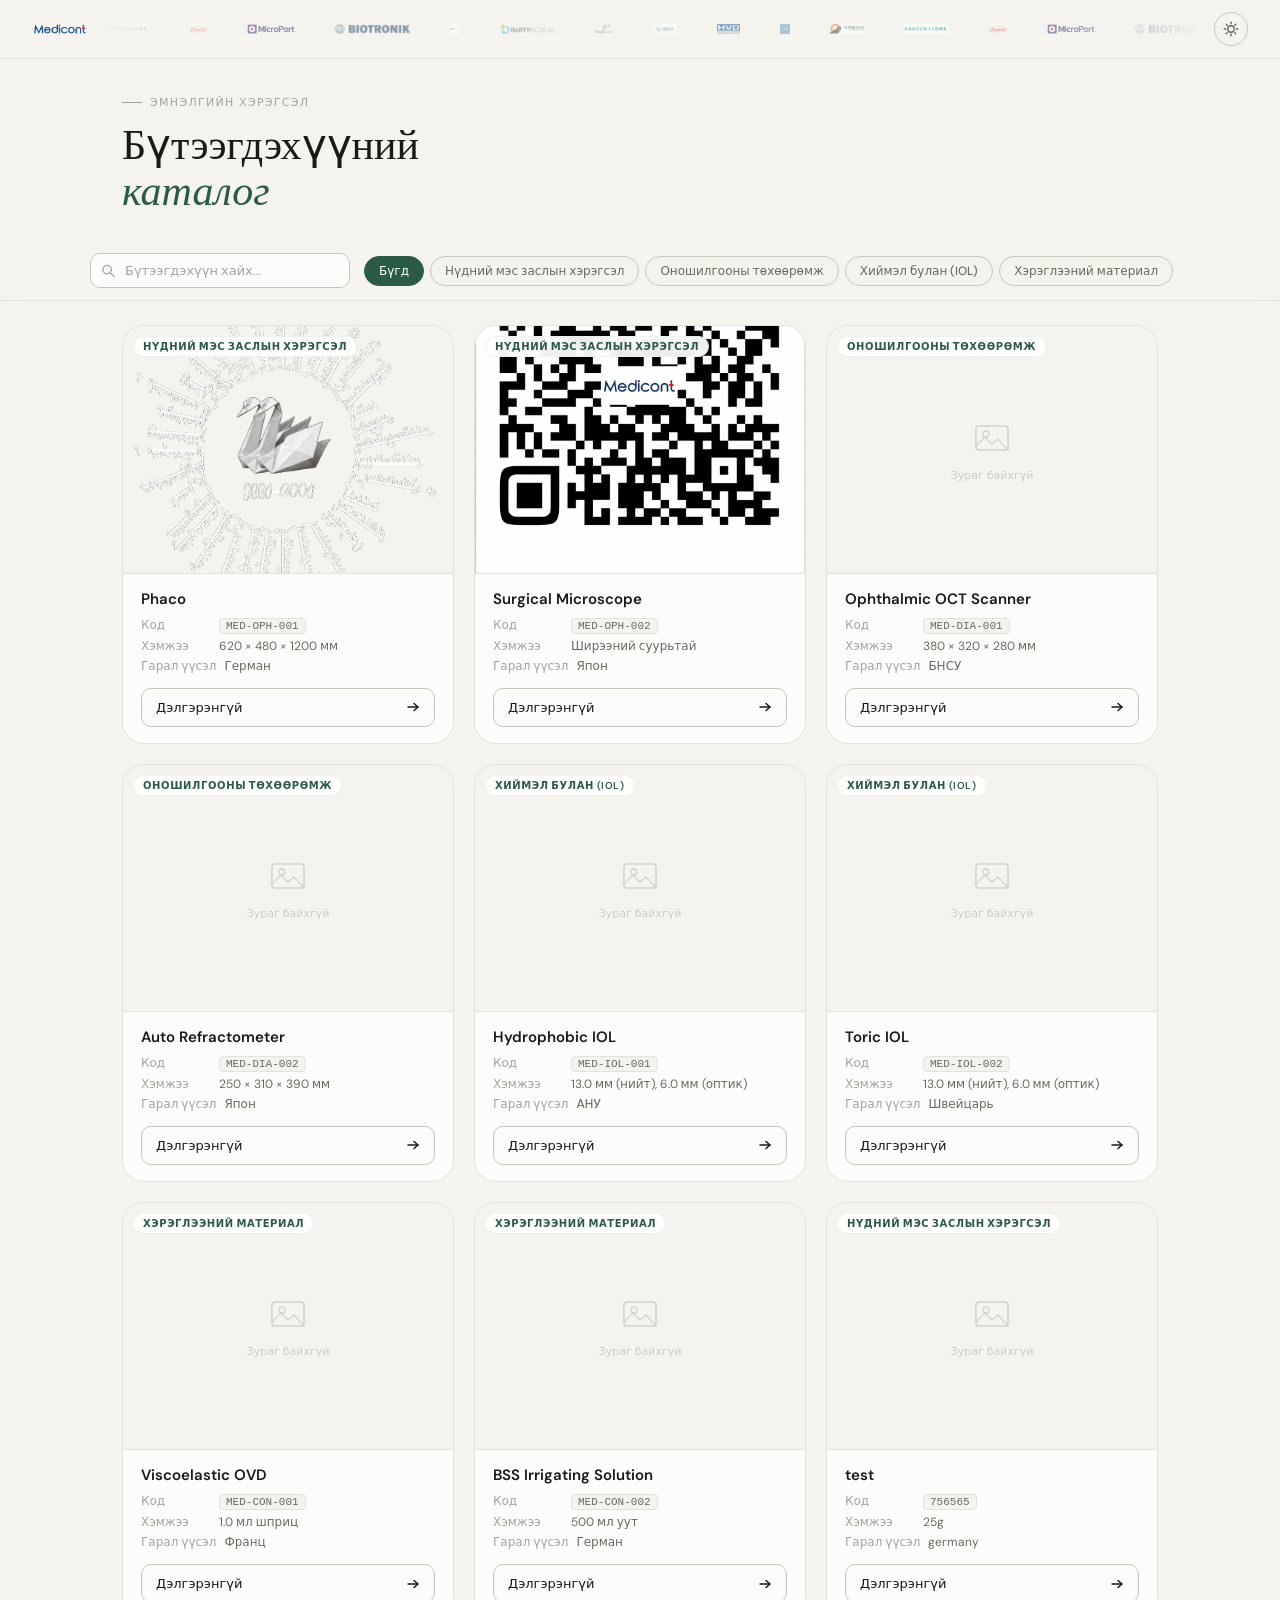
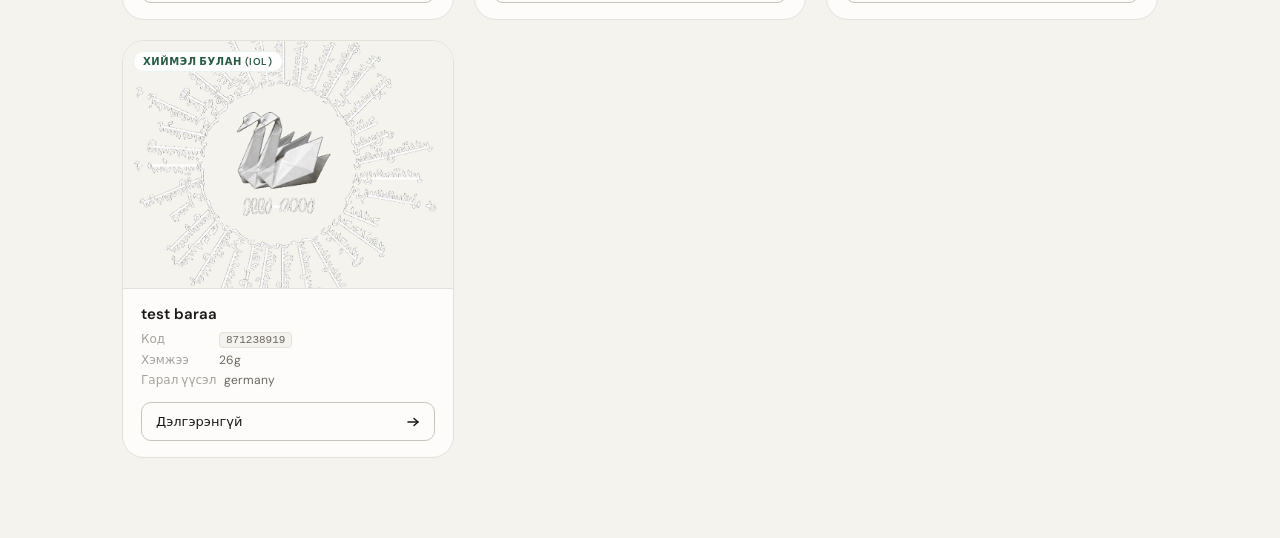
==== commit a9f42b9b: "logo changed" ====
--- a/index.html
+++ b/index.html
@@ -8,7 +8,6 @@
   <link rel="preconnect" href="https://fonts.gstatic.com" crossorigin />
   <link href="https://fonts.googleapis.com/css2?family=DM+Sans:opsz,wght@9..40,300;9..40,400;9..40,500;9..40,600&family=DM+Serif+Display:ital@0;1&display=swap" rel="stylesheet" />
   <script>
-    // Theme горимыг хуудас render-ийн өмнө шууд тогтооно (flash-ээс сэргийлнэ)
     (function() {
       const saved = localStorage.getItem('medicont_theme');
       if (saved === 'dark') document.documentElement.classList.add('dark');
@@ -21,6 +20,36 @@
   <!-- Sticky Nav -->
   <nav class="sticky-nav" id="stickyNav">
     <img src="medicont/images/medicontlogo.png" alt="Medicont" class="logo-img" />
+
+    <!-- Nav marquee — desktop only -->
+    <div class="nav-marquee">
+      <div class="nav-marquee-track">
+        <img src="images/logo1.png">
+        <img src="images/logo2.png">
+        <img src="images/logo3.png">
+        <img src="images/logo4.png">
+        <img src="images/logo5.jpg">
+        <img src="images/logo6.png">
+        <img src="images/logo7.png">
+        <img src="images/logo8.png">
+        <img src="images/logo9.png">
+        <img src="images/logo10.png">
+        <img src="images/logo11.jpg">
+        <!-- duplicate -->
+        <img src="images/logo1.png">
+        <img src="images/logo2.png">
+        <img src="images/logo3.png">
+        <img src="images/logo4.png">
+        <img src="images/logo5.jpg">
+        <img src="images/logo6.png">
+        <img src="images/logo7.png">
+        <img src="images/logo8.png">
+        <img src="images/logo9.png">
+        <img src="images/logo10.png">
+        <img src="images/logo11.jpg">
+      </div>
+    </div>
+
     <div class="nav-right">
       <button class="theme-toggle" id="themeToggle" aria-label="Өнгөний горим солих">
         <svg class="icon-sun" width="16" height="16" viewBox="0 0 16 16" fill="none"><circle cx="8" cy="8" r="3.2" stroke="currentColor" stroke-width="1.4"/><line x1="8" y1="1.3" x2="8" y2="2.7" stroke="currentColor" stroke-width="1.4" stroke-linecap="round"/><line x1="8" y1="13.3" x2="8" y2="14.7" stroke="currentColor" stroke-width="1.4" stroke-linecap="round"/><line x1="1.3" y1="8" x2="2.7" y2="8" stroke="currentColor" stroke-width="1.4" stroke-linecap="round"/><line x1="13.3" y1="8" x2="14.7" y2="8" stroke="currentColor" stroke-width="1.4" stroke-linecap="round"/><line x1="3.3" y1="3.3" x2="4.2" y2="4.2" stroke="currentColor" stroke-width="1.4" stroke-linecap="round"/><line x1="11.8" y1="11.8" x2="12.7" y2="12.7" stroke="currentColor" stroke-width="1.4" stroke-linecap="round"/><line x1="3.3" y1="12.7" x2="4.2" y2="11.8" stroke="currentColor" stroke-width="1.4" stroke-linecap="round"/><line x1="11.8" y1="4.2" x2="12.7" y2="3.3" stroke="currentColor" stroke-width="1.4" stroke-linecap="round"/></svg>
--- a/style.css
+++ b/style.css
@@ -55,13 +55,51 @@
   border-bottom: 1px solid var(--border);
   padding: 12px 32px;
   display: flex; align-items: center; justify-content: space-between;
+  gap: 16px;
   transition: box-shadow 0.2s, background 0.25s ease, border-color 0.25s ease;
 }
 :root.dark .sticky-nav { background: rgba(22,21,18,0.92); }
 .sticky-nav.scrolled { box-shadow: 0 2px 12px rgba(0,0,0,0.07); }
-.logo-img { height: 28px; width: auto; display: block; object-fit: contain; }
-
-.nav-right { display: flex; align-items: center; gap: 8px; margin-left: auto; }
+.logo-img { height: 28px; width: auto; display: block; object-fit: contain; flex-shrink: 0; }
+
+/* ── Nav Marquee ── */
+.nav-marquee {
+  flex: 1;
+  overflow: hidden;
+  mask-image: linear-gradient(to right, transparent, black 12%, black 88%, transparent);
+  -webkit-mask-image: linear-gradient(to right, transparent, black 12%, black 88%, transparent);
+  min-width: 0;
+}
+
+.nav-marquee-track {
+  display: flex;
+  align-items: center;
+  gap: 40px;
+  width: max-content;
+  animation: scrollLogo 32s linear infinite;
+}
+
+.nav-marquee-track img {
+  max-height: 10px;
+  width: auto;
+  object-fit: contain;
+  opacity: 0.45;
+  transition: opacity 0.2s;
+  flex-shrink: 0;
+}
+
+.nav-marquee-track img:hover { opacity: 0.85; }
+
+:root.dark .nav-marquee-track img {
+  opacity: 0.3;
+  filter: brightness(1.6) grayscale(0.2);
+}
+
+@media (max-width: 640px) {
+  .nav-marquee { display: none; }
+}
+
+.nav-right { display: flex; align-items: center; gap: 8px; flex-shrink: 0; }
 
 .theme-toggle {
   width: 34px; height: 34px;
@@ -79,7 +117,6 @@
 :root.dark .theme-toggle .icon-sun { display: none; }
 :root.dark .theme-toggle .icon-moon { display: block; }
 
-/* Mobile search button — hidden on desktop */
 .nav-search-btn {
   display: none;
   align-items: center; gap: 6px;
@@ -259,6 +296,7 @@
 
 /* ── Animations ── */
 @keyframes fadeUp { from { opacity: 0; transform: translateY(16px); } to { opacity: 1; transform: translateY(0); } }
+@keyframes scrollLogo { from { transform: translateX(0); } to { transform: translateX(-50%); } }
 
 /* ── Desktop ── */
 @media (min-width: 641px) {
@@ -287,6 +325,7 @@
   .modal-content { padding: 20px 20px 28px; }
   .modal-name { font-size: 22px; }
 }
+
 @media (max-width: 380px) {
   .cards-grid { grid-template-columns: 1fr; }
 }
